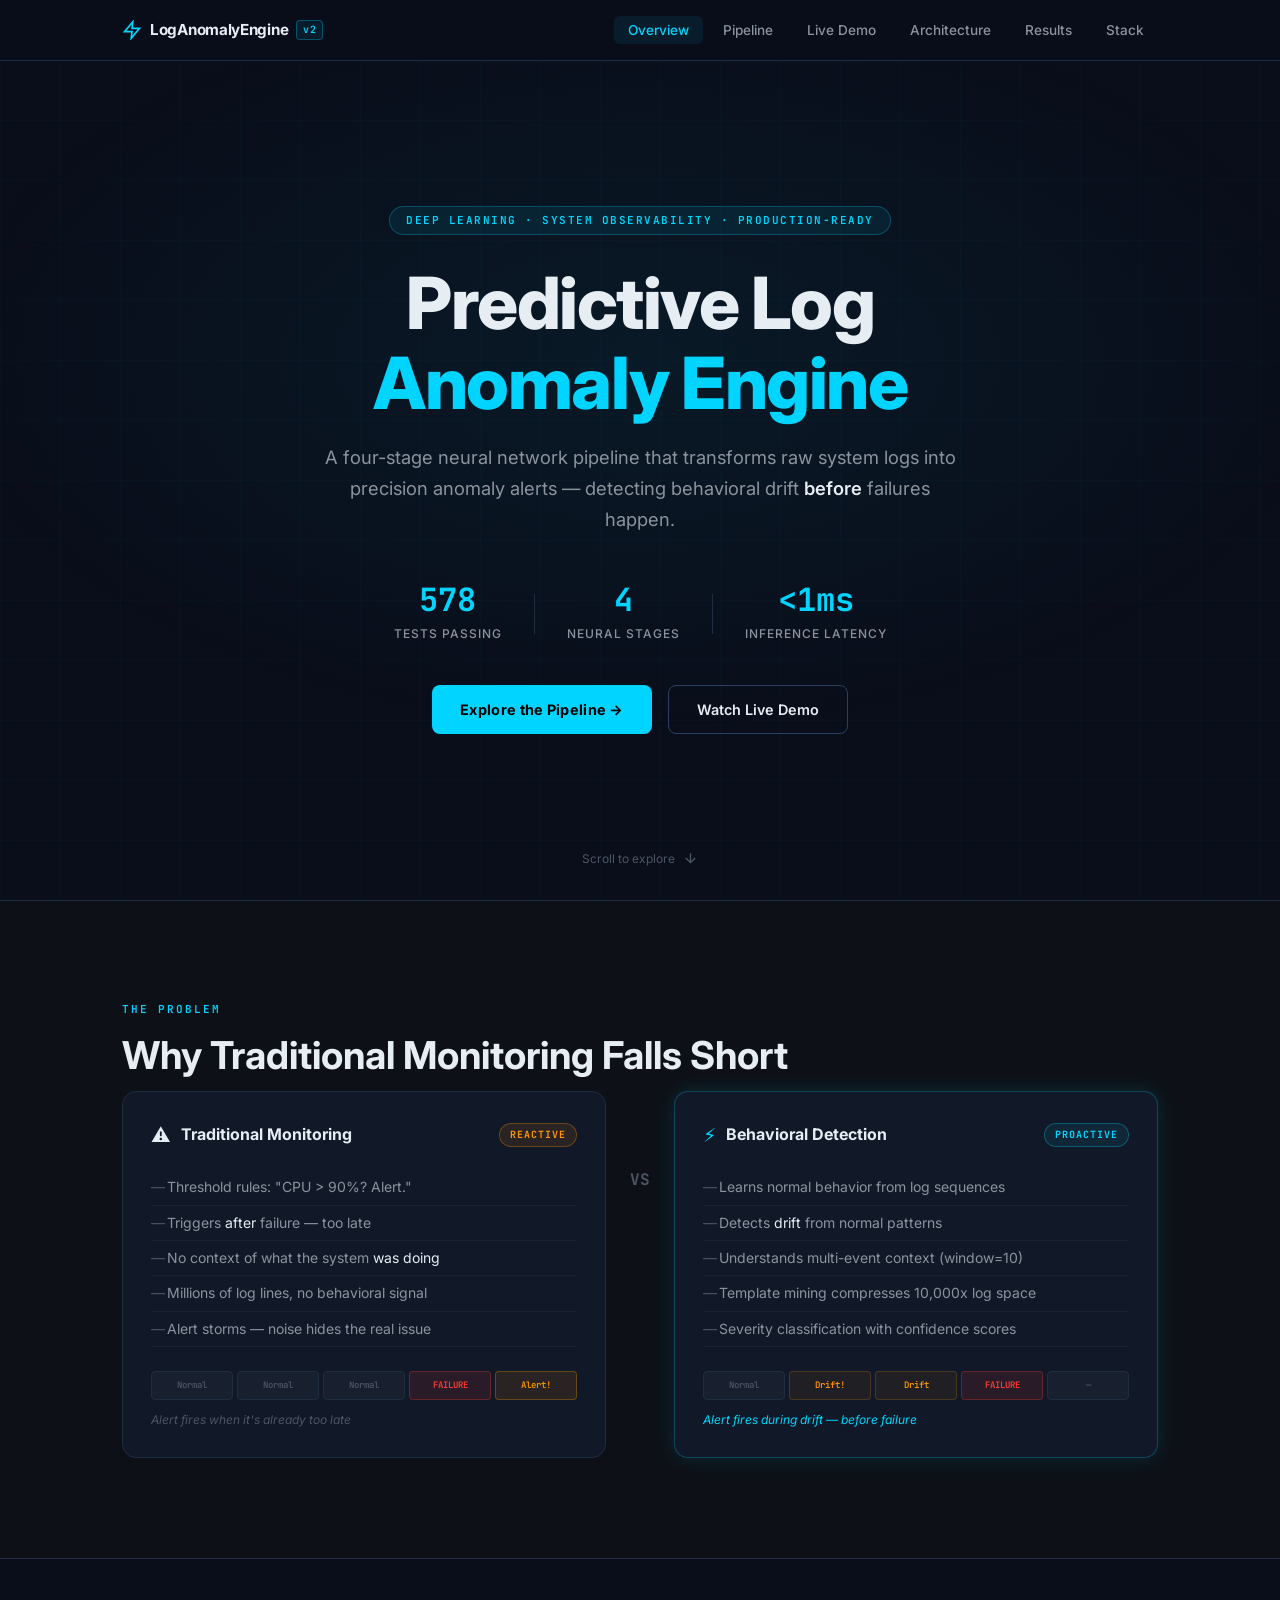
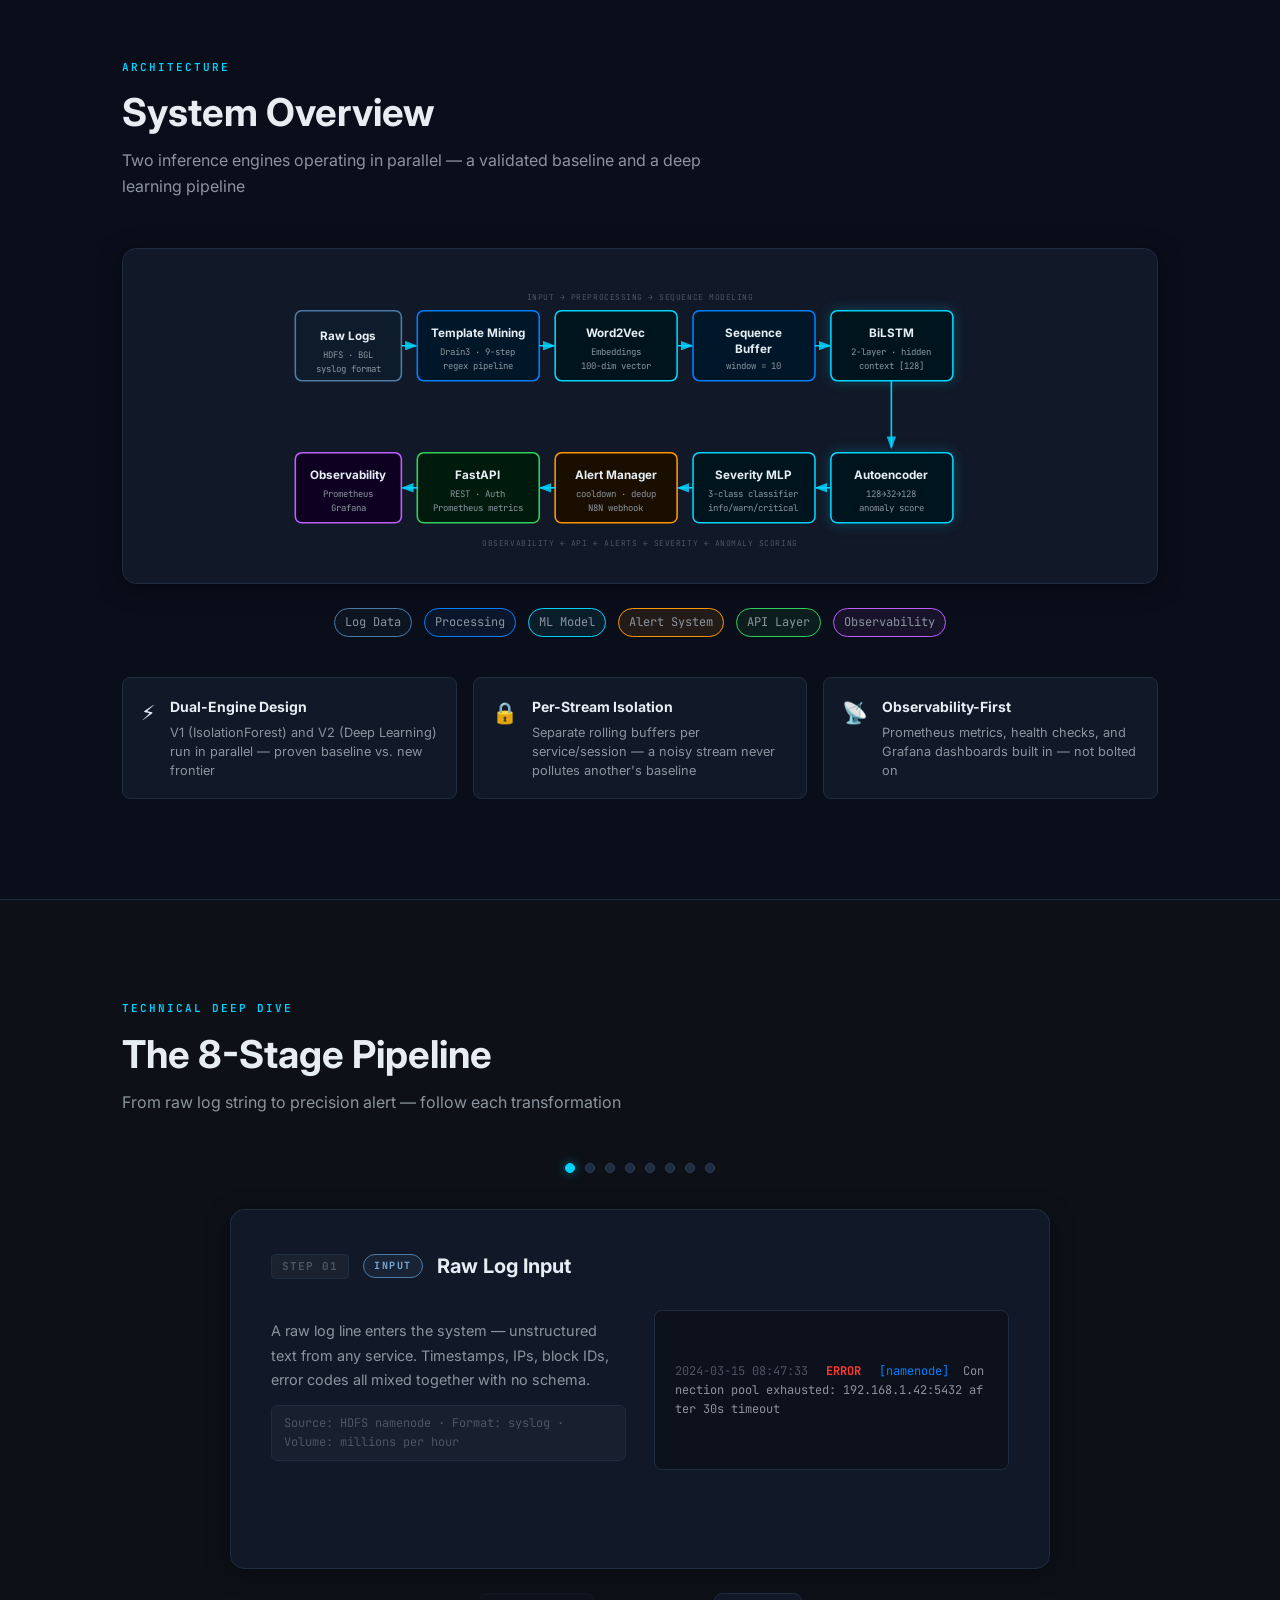
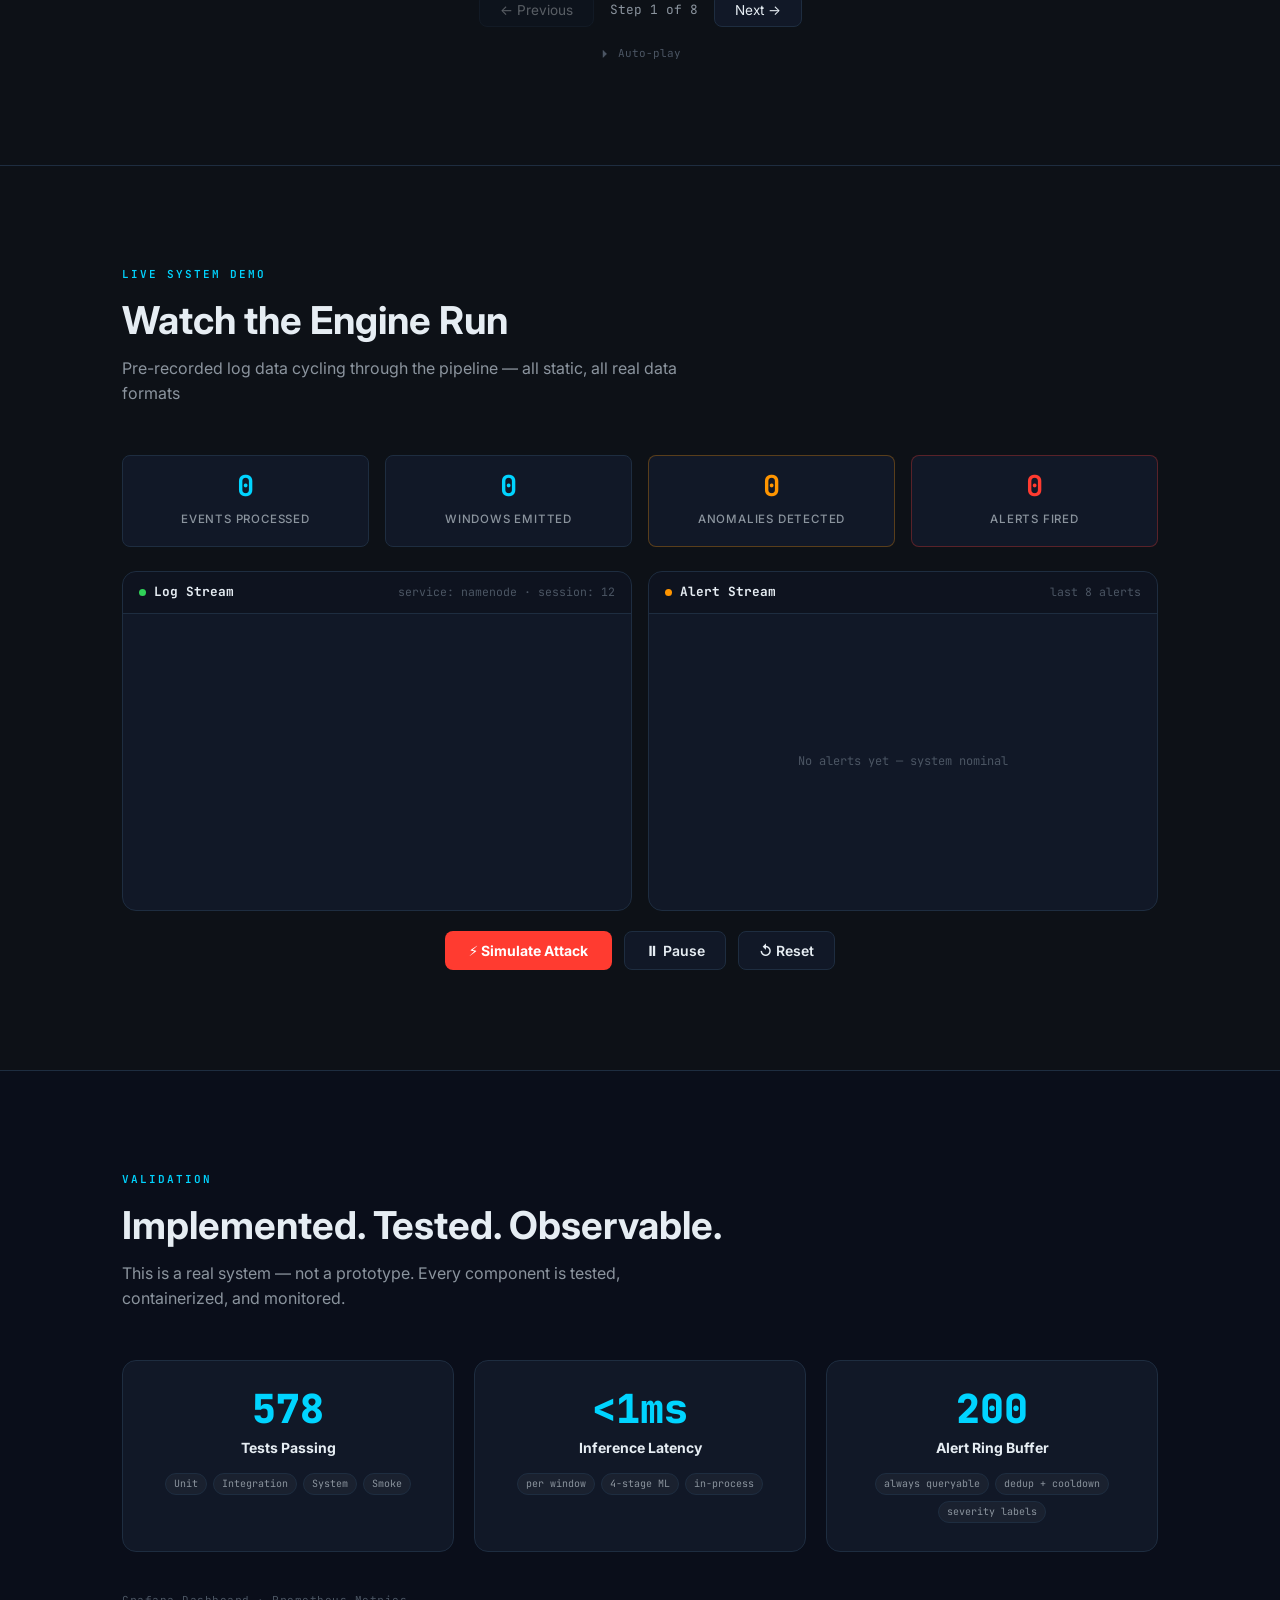
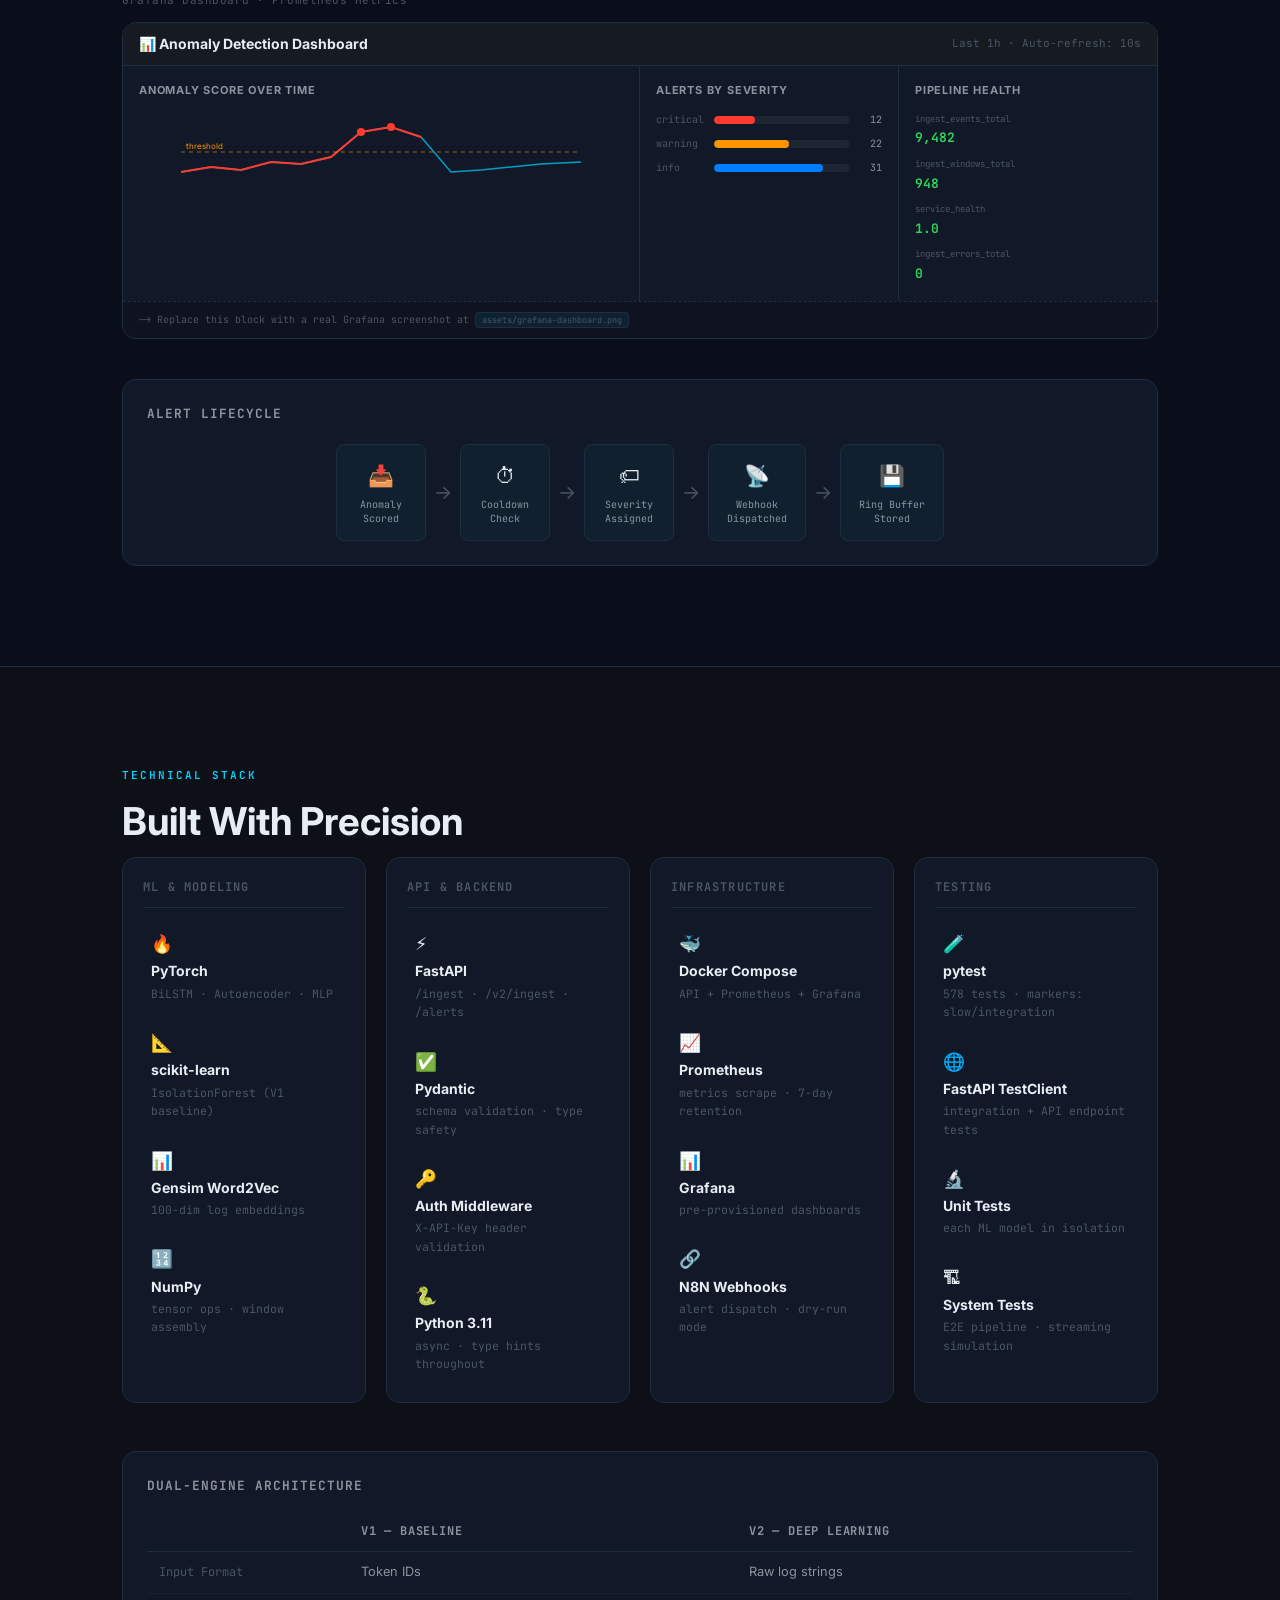
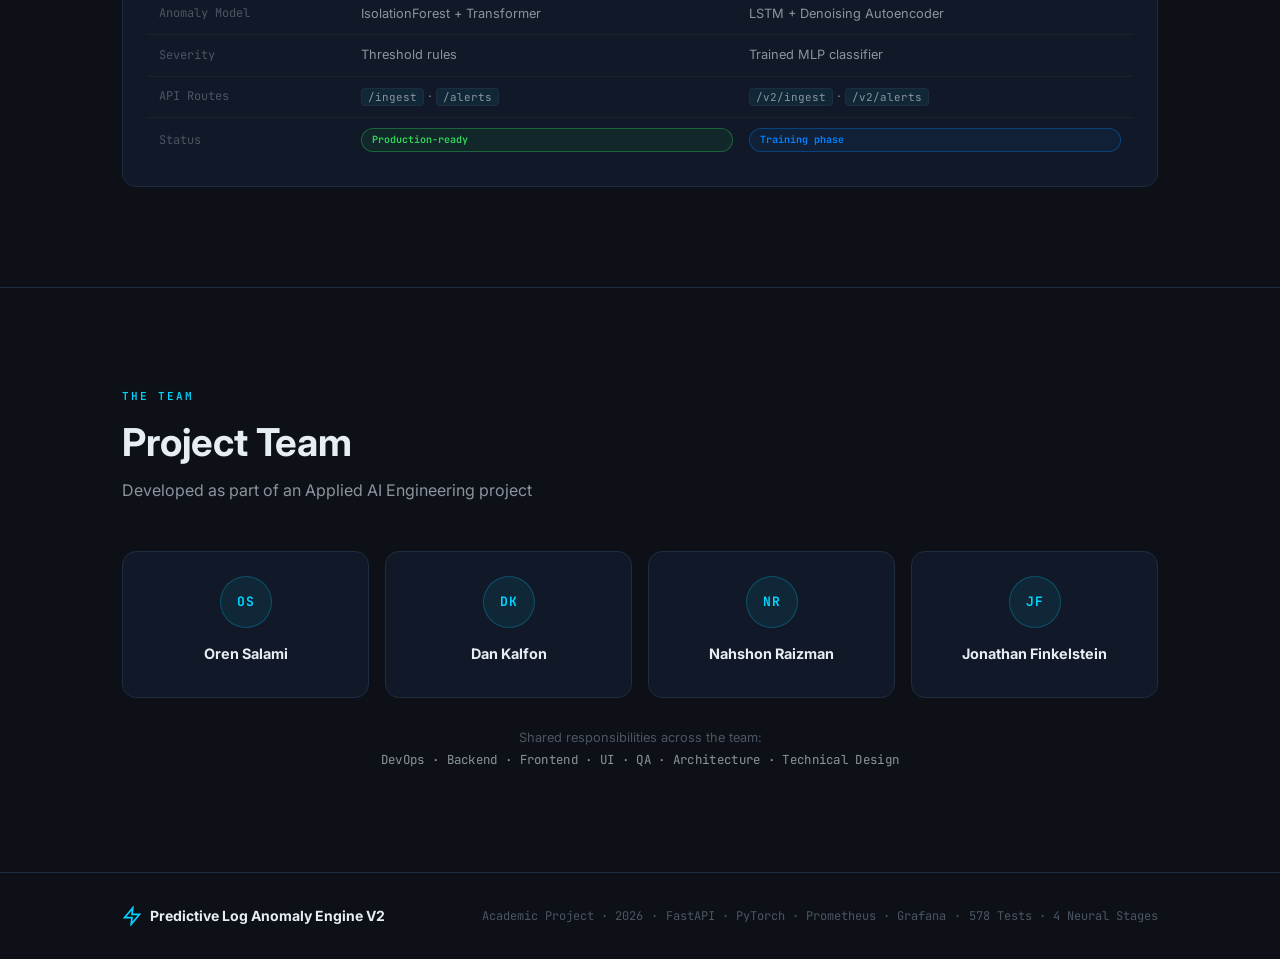
==== static-demo/index.html @ 651d6630 "Add V3 semantic scaffold and update alignment plans for notebooks and static demo" ====
<!DOCTYPE html>
<html lang="en">
<head>
  <meta charset="UTF-8" />
  <meta name="viewport" content="width=device-width, initial-scale=1.0" />
  <title>Predictive Log Anomaly Engine V2</title>
  <link rel="preconnect" href="https://fonts.googleapis.com" />
  <link href="https://fonts.googleapis.com/css2?family=Inter:wght@400;500;600;700&family=JetBrains+Mono:wght@400;600&display=swap" rel="stylesheet" />
  <link rel="stylesheet" href="css/styles.css" />
</head>
<body>

<!-- ═══════════════════════════ NAV ═══════════════════════════ -->
<nav id="navbar">
  <div class="nav-container">
    <div class="nav-brand">
      <svg class="brand-icon" viewBox="0 0 24 24" fill="none" stroke="currentColor" stroke-width="2">
        <path d="M13 2L3 14h9l-1 8 10-12h-9l1-8z"/>
      </svg>
      <span class="brand-name">LogAnomalyEngine</span>
      <span class="brand-version">v2</span>
    </div>
    <ul class="nav-links">
      <li><a href="#hero">Overview</a></li>
      <li><a href="#pipeline">Pipeline</a></li>
      <li><a href="#simulation">Live Demo</a></li>
      <li><a href="#architecture">Architecture</a></li>
      <li><a href="#results">Results</a></li>
      <li><a href="#stack">Stack</a></li>
    </ul>
  </div>
</nav>

<!-- ═══════════════════════════ HERO ═══════════════════════════ -->
<section id="hero">
  <div class="hero-bg-grid"></div>
  <div class="hero-content">
    <div class="hero-badge">Deep Learning · System Observability · Production-Ready</div>
    <h1 class="hero-title">
      Predictive Log<br/>
      <span class="accent">Anomaly Engine</span>
    </h1>
    <p class="hero-subtitle">
      A four-stage neural network pipeline that transforms raw system logs into<br/>
      precision anomaly alerts — detecting behavioral drift <em>before</em> failures happen.
    </p>
    <div class="hero-counters">
      <div class="counter-item">
        <span class="counter-val" data-target="578">0</span>
        <span class="counter-label">Tests Passing</span>
      </div>
      <div class="counter-divider"></div>
      <div class="counter-item">
        <span class="counter-val" data-target="4">0</span>
        <span class="counter-label">Neural Stages</span>
      </div>
      <div class="counter-divider"></div>
      <div class="counter-item">
        <span class="counter-val counter-lt">&lt;1ms</span>
        <span class="counter-label">Inference Latency</span>
      </div>
    </div>
    <div class="hero-ctas">
      <a href="#pipeline" class="btn-primary">Explore the Pipeline →</a>
      <a href="#simulation" class="btn-secondary">Watch Live Demo</a>
    </div>
  </div>
  <div class="hero-scroll-hint">
    <span>Scroll to explore</span>
    <svg viewBox="0 0 24 24" fill="none" stroke="currentColor" stroke-width="2" width="16" height="16">
      <path d="M12 5v14M5 12l7 7 7-7"/>
    </svg>
  </div>
</section>

<!-- ═══════════════════════════ PROBLEM ═══════════════════════════ -->
<section id="problem">
  <div class="container">
    <div class="section-label">The Problem</div>
    <h2 class="section-title">Why Traditional Monitoring Falls Short</h2>
    <div class="problem-grid">
      <div class="problem-card traditional">
        <div class="problem-card-header">
          <span class="problem-icon">⚠</span>
          <h3>Traditional Monitoring</h3>
          <span class="problem-tag reactive">Reactive</span>
        </div>
        <ul class="problem-list">
          <li>Threshold rules: "CPU &gt; 90%? Alert."</li>
          <li>Triggers <em>after</em> failure — too late</li>
          <li>No context of what the system <em>was doing</em></li>
          <li>Millions of log lines, no behavioral signal</li>
          <li>Alert storms — noise hides the real issue</li>
        </ul>
        <div class="problem-timeline">
          <div class="tl-item normal">Normal</div>
          <div class="tl-item normal">Normal</div>
          <div class="tl-item normal">Normal</div>
          <div class="tl-item failure">FAILURE</div>
          <div class="tl-item alert blink">Alert!</div>
        </div>
        <p class="problem-note">Alert fires when it's already too late</p>
      </div>
      <div class="problem-vs">VS</div>
      <div class="problem-card behavioral">
        <div class="problem-card-header">
          <span class="problem-icon accent">⚡</span>
          <h3>Behavioral Detection</h3>
          <span class="problem-tag proactive">Proactive</span>
        </div>
        <ul class="problem-list">
          <li>Learns normal behavior from log sequences</li>
          <li>Detects <em>drift</em> from normal patterns</li>
          <li>Understands multi-event context (window=10)</li>
          <li>Template mining compresses 10,000x log space</li>
          <li>Severity classification with confidence scores</li>
        </ul>
        <div class="problem-timeline">
          <div class="tl-item normal">Normal</div>
          <div class="tl-item drift alert blink">Drift!</div>
          <div class="tl-item drift">Drift</div>
          <div class="tl-item failure">FAILURE</div>
          <div class="tl-item silent">—</div>
        </div>
        <p class="problem-note accent">Alert fires during drift — before failure</p>
      </div>
    </div>
  </div>
</section>

<!-- ═══════════════════════════ ARCHITECTURE ═══════════════════════════ -->
<section id="architecture">
  <div class="container">
    <div class="section-label">Architecture</div>
    <h2 class="section-title">System Overview</h2>
    <p class="section-subtitle">Two inference engines operating in parallel — a validated baseline and a deep learning pipeline</p>

    <div class="arch-wrapper">
      <svg class="arch-svg" viewBox="0 0 660 255" xmlns="http://www.w3.org/2000/svg">
        <defs>
          <marker id="ah" markerWidth="8" markerHeight="6" refX="7" refY="3" orient="auto">
            <polygon points="0 0, 8 3, 0 6" fill="#00d4ff" opacity="0.85"/>
          </marker>
        </defs>

        <!-- Row 1 labels -->
        <text x="330" y="18" text-anchor="middle" class="arch-row-label">INPUT → PREPROCESSING → SEQUENCE MODELING</text>

        <!-- N1: Raw Logs -->
        <rect x="5" y="28" width="100" height="66" rx="6" class="arch-node data-node"/>
        <text x="55" y="56" text-anchor="middle" class="arch-label">Raw Logs</text>
        <text x="55" y="73" text-anchor="middle" class="arch-sublabel">HDFS · BGL</text>
        <text x="55" y="86" text-anchor="middle" class="arch-sublabel">syslog format</text>

        <!-- Arrow N1→N2 -->
        <line x1="105" y1="61" x2="119" y2="61" stroke="#00d4ff" stroke-width="1.5" marker-end="url(#ah)"/>

        <!-- N2: Template Mining -->
        <rect x="120" y="28" width="115" height="66" rx="6" class="arch-node proc-node"/>
        <text x="177" y="53" text-anchor="middle" class="arch-label">Template Mining</text>
        <text x="177" y="70" text-anchor="middle" class="arch-sublabel">Drain3 · 9-step</text>
        <text x="177" y="83" text-anchor="middle" class="arch-sublabel">regex pipeline</text>

        <!-- Arrow N2→N3 -->
        <line x1="235" y1="61" x2="249" y2="61" stroke="#00d4ff" stroke-width="1.5" marker-end="url(#ah)"/>

        <!-- N3: Word2Vec -->
        <rect x="250" y="28" width="115" height="66" rx="6" class="arch-node ml-node"/>
        <text x="307" y="53" text-anchor="middle" class="arch-label">Word2Vec</text>
        <text x="307" y="70" text-anchor="middle" class="arch-sublabel">Embeddings</text>
        <text x="307" y="83" text-anchor="middle" class="arch-sublabel">100-dim vector</text>

        <!-- Arrow N3→N4 -->
        <line x1="365" y1="61" x2="379" y2="61" stroke="#00d4ff" stroke-width="1.5" marker-end="url(#ah)"/>

        <!-- N4: Seq Buffer -->
        <rect x="380" y="28" width="115" height="66" rx="6" class="arch-node proc-node"/>
        <text x="437" y="53" text-anchor="middle" class="arch-label">Sequence</text>
        <text x="437" y="68" text-anchor="middle" class="arch-label">Buffer</text>
        <text x="437" y="83" text-anchor="middle" class="arch-sublabel">window = 10</text>

        <!-- Arrow N4→N5 -->
        <line x1="495" y1="61" x2="509" y2="61" stroke="#00d4ff" stroke-width="1.5" marker-end="url(#ah)"/>

        <!-- N5: BiLSTM -->
        <rect x="510" y="28" width="115" height="66" rx="6" class="arch-node ml-node ml-highlight"/>
        <text x="567" y="53" text-anchor="middle" class="arch-label">BiLSTM</text>
        <text x="567" y="70" text-anchor="middle" class="arch-sublabel">2-layer · hidden</text>
        <text x="567" y="83" text-anchor="middle" class="arch-sublabel">context [128]</text>

        <!-- Down arrow N5→N6 -->
        <line x1="567" y1="94" x2="567" y2="157" stroke="#00d4ff" stroke-width="1.5" marker-end="url(#ah)"/>

        <!-- Row 2 label -->
        <text x="330" y="250" text-anchor="middle" class="arch-row-label">OBSERVABILITY ← API ← ALERTS ← SEVERITY ← ANOMALY SCORING</text>

        <!-- N6: Autoencoder (below N5) -->
        <rect x="510" y="162" width="115" height="66" rx="6" class="arch-node ml-node ml-highlight"/>
        <text x="567" y="187" text-anchor="middle" class="arch-label">Autoencoder</text>
        <text x="567" y="204" text-anchor="middle" class="arch-sublabel">128→32→128</text>
        <text x="567" y="217" text-anchor="middle" class="arch-sublabel">anomaly score</text>

        <!-- Arrow N6→N7 (left) -->
        <line x1="510" y1="195" x2="496" y2="195" stroke="#00d4ff" stroke-width="1.5" marker-end="url(#ah)"/>

        <!-- N7: Severity MLP -->
        <rect x="380" y="162" width="115" height="66" rx="6" class="arch-node ml-node"/>
        <text x="437" y="187" text-anchor="middle" class="arch-label">Severity MLP</text>
        <text x="437" y="204" text-anchor="middle" class="arch-sublabel">3-class classifier</text>
        <text x="437" y="217" text-anchor="middle" class="arch-sublabel">info/warn/critical</text>

        <!-- Arrow N7→N8 (left) -->
        <line x1="380" y1="195" x2="366" y2="195" stroke="#00d4ff" stroke-width="1.5" marker-end="url(#ah)"/>

        <!-- N8: Alert Manager -->
        <rect x="250" y="162" width="115" height="66" rx="6" class="arch-node alert-node"/>
        <text x="307" y="187" text-anchor="middle" class="arch-label">Alert Manager</text>
        <text x="307" y="204" text-anchor="middle" class="arch-sublabel">cooldown · dedup</text>
        <text x="307" y="217" text-anchor="middle" class="arch-sublabel">N8N webhook</text>

        <!-- Arrow N8→N9 (left) -->
        <line x1="250" y1="195" x2="236" y2="195" stroke="#00d4ff" stroke-width="1.5" marker-end="url(#ah)"/>

        <!-- N9: FastAPI -->
        <rect x="120" y="162" width="115" height="66" rx="6" class="arch-node api-node"/>
        <text x="177" y="187" text-anchor="middle" class="arch-label">FastAPI</text>
        <text x="177" y="204" text-anchor="middle" class="arch-sublabel">REST · Auth</text>
        <text x="177" y="217" text-anchor="middle" class="arch-sublabel">Prometheus metrics</text>

        <!-- Arrow N9→N10 (left) -->
        <line x1="120" y1="195" x2="106" y2="195" stroke="#00d4ff" stroke-width="1.5" marker-end="url(#ah)"/>

        <!-- N10: Observability -->
        <rect x="5" y="162" width="100" height="66" rx="6" class="arch-node obs-node"/>
        <text x="55" y="187" text-anchor="middle" class="arch-label">Observability</text>
        <text x="55" y="204" text-anchor="middle" class="arch-sublabel">Prometheus</text>
        <text x="55" y="217" text-anchor="middle" class="arch-sublabel">Grafana</text>
      </svg>
    </div>

    <div class="arch-legend">
      <span class="legend-item data-node">Log Data</span>
      <span class="legend-item proc-node">Processing</span>
      <span class="legend-item ml-node">ML Model</span>
      <span class="legend-item alert-node">Alert System</span>
      <span class="legend-item api-node">API Layer</span>
      <span class="legend-item obs-node">Observability</span>
    </div>

    <div class="arch-callout">
      <div class="callout-item">
        <span class="callout-icon">⚡</span>
        <div>
          <strong>Dual-Engine Design</strong>
          <p>V1 (IsolationForest) and V2 (Deep Learning) run in parallel — proven baseline vs. new frontier</p>
        </div>
      </div>
      <div class="callout-item">
        <span class="callout-icon">🔒</span>
        <div>
          <strong>Per-Stream Isolation</strong>
          <p>Separate rolling buffers per service/session — a noisy stream never pollutes another's baseline</p>
        </div>
      </div>
      <div class="callout-item">
        <span class="callout-icon">📡</span>
        <div>
          <strong>Observability-First</strong>
          <p>Prometheus metrics, health checks, and Grafana dashboards built in — not bolted on</p>
        </div>
      </div>
    </div>
  </div>
</section>

<!-- ═══════════════════════════ PIPELINE ═══════════════════════════ -->
<section id="pipeline">
  <div class="container">
    <div class="section-label">Technical Deep Dive</div>
    <h2 class="section-title">The 8-Stage Pipeline</h2>
    <p class="section-subtitle">From raw log string to precision alert — follow each transformation</p>

    <div class="pipeline-wrapper">
      <!-- Progress dots -->
      <div class="pipeline-progress" id="pipeline-progress">
        <!-- injected by JS -->
      </div>

      <!-- Step card -->
      <div class="pipeline-card" id="pipeline-card">
        <!-- injected by JS -->
      </div>

      <!-- Controls -->
      <div class="pipeline-controls">
        <button class="btn-control" id="prev-step" disabled>← Previous</button>
        <span class="step-counter" id="step-counter">Step 1 of 8</span>
        <button class="btn-control" id="next-step">Next →</button>
      </div>

      <!-- Auto-play toggle -->
      <div class="pipeline-autoplay">
        <button class="btn-autoplay" id="autoplay-btn">⏵ Auto-play</button>
      </div>
    </div>
  </div>
</section>

<!-- ═══════════════════════════ SIMULATION ═══════════════════════════ -->
<section id="simulation">
  <div class="container">
    <div class="section-label">Live System Demo</div>
    <h2 class="section-title">Watch the Engine Run</h2>
    <p class="section-subtitle">Pre-recorded log data cycling through the pipeline — all static, all real data formats</p>

    <!-- Live metrics bar -->
    <div class="sim-metrics">
      <div class="sim-metric">
        <span class="sim-metric-val" id="m-events">0</span>
        <span class="sim-metric-label">Events Processed</span>
      </div>
      <div class="sim-metric">
        <span class="sim-metric-val" id="m-windows">0</span>
        <span class="sim-metric-label">Windows Emitted</span>
      </div>
      <div class="sim-metric warn">
        <span class="sim-metric-val" id="m-anomalies">0</span>
        <span class="sim-metric-label">Anomalies Detected</span>
      </div>
      <div class="sim-metric crit">
        <span class="sim-metric-val" id="m-alerts">0</span>
        <span class="sim-metric-label">Alerts Fired</span>
      </div>
    </div>

    <!-- Panels -->
    <div class="sim-panels">
      <!-- Left: Log Feed -->
      <div class="sim-panel">
        <div class="sim-panel-header">
          <span class="panel-title">
            <span class="live-dot"></span>
            Log Stream
          </span>
          <span class="panel-hint">service: namenode · session: 12</span>
        </div>
        <div class="sim-log-feed" id="log-feed">
          <!-- injected by JS -->
        </div>
      </div>

      <!-- Right: Alert Stream -->
      <div class="sim-panel">
        <div class="sim-panel-header">
          <span class="panel-title">
            <span class="live-dot alert-dot"></span>
            Alert Stream
          </span>
          <span class="panel-hint">last 8 alerts</span>
        </div>
        <div class="sim-alert-feed" id="alert-feed">
          <div class="alert-feed-empty" id="alert-feed-empty">
            <span>No alerts yet — system nominal</span>
          </div>
        </div>
      </div>
    </div>

    <!-- Controls -->
    <div class="sim-controls">
      <button class="btn-attack" id="btn-attack">⚡ Simulate Attack</button>
      <button class="btn-pause" id="btn-pause">⏸ Pause</button>
      <button class="btn-reset" id="btn-reset">↺ Reset</button>
    </div>
  </div>
</section>

<!-- ═══════════════════════════ RESULTS ═══════════════════════════ -->
<section id="results">
  <div class="container">
    <div class="section-label">Validation</div>
    <h2 class="section-title">Implemented. Tested. Observable.</h2>
    <p class="section-subtitle">This is a real system — not a prototype. Every component is tested, containerized, and monitored.</p>

    <div class="results-grid">
      <!-- Metric cards -->
      <div class="result-card">
        <div class="result-val">578</div>
        <div class="result-label">Tests Passing</div>
        <div class="result-breakdown">
          <span class="rb-item">Unit</span>
          <span class="rb-item">Integration</span>
          <span class="rb-item">System</span>
          <span class="rb-item">Smoke</span>
        </div>
      </div>
      <div class="result-card">
        <div class="result-val">&lt;1ms</div>
        <div class="result-label">Inference Latency</div>
        <div class="result-breakdown">
          <span class="rb-item">per window</span>
          <span class="rb-item">4-stage ML</span>
          <span class="rb-item">in-process</span>
        </div>
      </div>
      <div class="result-card">
        <div class="result-val">200</div>
        <div class="result-label">Alert Ring Buffer</div>
        <div class="result-breakdown">
          <span class="rb-item">always queryable</span>
          <span class="rb-item">dedup + cooldown</span>
          <span class="rb-item">severity labels</span>
        </div>
      </div>
    </div>

    <!-- Grafana placeholder -->
    <div class="grafana-section">
      <div class="grafana-label">Grafana Dashboard · Prometheus Metrics</div>
      <div class="grafana-placeholder" id="grafana-area">
        <!-- Simulated Grafana dashboard -->
        <div class="grafana-header">
          <span class="grafana-title">📊 Anomaly Detection Dashboard</span>
          <span class="grafana-time">Last 1h · Auto-refresh: 10s</span>
        </div>
        <div class="grafana-panels">
          <div class="gp-panel">
            <div class="gp-title">Anomaly Score Over Time</div>
            <div class="gp-chart">
              <svg viewBox="0 0 400 80" class="score-chart">
                <polyline points="0,60 30,55 60,58 90,50 120,52 150,45 180,20 210,15 240,25 270,60 300,58 330,55 360,52 400,50" fill="none" stroke="#00d4ff" stroke-width="1.5" opacity="0.7"/>
                <polyline points="0,60 30,55 60,58 90,50 120,52 150,45 180,20 210,15 240,25" fill="none" stroke="#ff3b30" stroke-width="2"/>
                <line x1="0" y1="40" x2="400" y2="40" stroke="#ff9500" stroke-width="1" stroke-dasharray="4,4" opacity="0.6"/>
                <text x="5" y="37" class="chart-label" fill="#ff9500" font-size="8">threshold</text>
                <circle cx="180" cy="20" r="4" fill="#ff3b30"/>
                <circle cx="210" cy="15" r="4" fill="#ff3b30"/>
              </svg>
            </div>
          </div>
          <div class="gp-panel">
            <div class="gp-title">Alerts by Severity</div>
            <div class="gp-bars">
              <div class="gp-bar-row">
                <span class="gp-bar-label">critical</span>
                <div class="gp-bar-track"><div class="gp-bar critical" style="width:30%"></div></div>
                <span class="gp-bar-val">12</span>
              </div>
              <div class="gp-bar-row">
                <span class="gp-bar-label">warning</span>
                <div class="gp-bar-track"><div class="gp-bar warning" style="width:55%"></div></div>
                <span class="gp-bar-val">22</span>
              </div>
              <div class="gp-bar-row">
                <span class="gp-bar-label">info</span>
                <div class="gp-bar-track"><div class="gp-bar info" style="width:80%"></div></div>
                <span class="gp-bar-val">31</span>
              </div>
            </div>
          </div>
          <div class="gp-panel">
            <div class="gp-title">Pipeline Health</div>
            <div class="gp-stats">
              <div class="gp-stat">
                <span class="gp-stat-label">ingest_events_total</span>
                <span class="gp-stat-val green">9,482</span>
              </div>
              <div class="gp-stat">
                <span class="gp-stat-label">ingest_windows_total</span>
                <span class="gp-stat-val green">948</span>
              </div>
              <div class="gp-stat">
                <span class="gp-stat-label">service_health</span>
                <span class="gp-stat-val green">1.0</span>
              </div>
              <div class="gp-stat">
                <span class="gp-stat-label">ingest_errors_total</span>
                <span class="gp-stat-val green">0</span>
              </div>
            </div>
          </div>
        </div>
        <div class="grafana-note">
          ⟶ Replace this block with a real Grafana screenshot at <code>assets/grafana-dashboard.png</code>
        </div>
      </div>
    </div>

    <!-- Alert lifecycle -->
    <div class="alert-lifecycle">
      <div class="lifecycle-title">Alert Lifecycle</div>
      <div class="lifecycle-steps">
        <div class="lc-step">
          <div class="lc-icon">📥</div>
          <div class="lc-text">Anomaly<br/>Scored</div>
        </div>
        <div class="lc-arrow">→</div>
        <div class="lc-step">
          <div class="lc-icon">⏱</div>
          <div class="lc-text">Cooldown<br/>Check</div>
        </div>
        <div class="lc-arrow">→</div>
        <div class="lc-step">
          <div class="lc-icon">🏷</div>
          <div class="lc-text">Severity<br/>Assigned</div>
        </div>
        <div class="lc-arrow">→</div>
        <div class="lc-step">
          <div class="lc-icon">📡</div>
          <div class="lc-text">Webhook<br/>Dispatched</div>
        </div>
        <div class="lc-arrow">→</div>
        <div class="lc-step">
          <div class="lc-icon">💾</div>
          <div class="lc-text">Ring Buffer<br/>Stored</div>
        </div>
      </div>
    </div>
  </div>
</section>

<!-- ═══════════════════════════ STACK ═══════════════════════════ -->
<section id="stack">
  <div class="container">
    <div class="section-label">Technical Stack</div>
    <h2 class="section-title">Built With Precision</h2>

    <div class="stack-grid">
      <div class="stack-category">
        <div class="stack-cat-title">ML & Modeling</div>
        <div class="stack-items">
          <div class="stack-item"><span class="stack-icon">🔥</span><span>PyTorch</span><span class="stack-use">BiLSTM · Autoencoder · MLP</span></div>
          <div class="stack-item"><span class="stack-icon">📐</span><span>scikit-learn</span><span class="stack-use">IsolationForest (V1 baseline)</span></div>
          <div class="stack-item"><span class="stack-icon">📊</span><span>Gensim Word2Vec</span><span class="stack-use">100-dim log embeddings</span></div>
          <div class="stack-item"><span class="stack-icon">🔢</span><span>NumPy</span><span class="stack-use">tensor ops · window assembly</span></div>
        </div>
      </div>
      <div class="stack-category">
        <div class="stack-cat-title">API & Backend</div>
        <div class="stack-items">
          <div class="stack-item"><span class="stack-icon">⚡</span><span>FastAPI</span><span class="stack-use">/ingest · /v2/ingest · /alerts</span></div>
          <div class="stack-item"><span class="stack-icon">✅</span><span>Pydantic</span><span class="stack-use">schema validation · type safety</span></div>
          <div class="stack-item"><span class="stack-icon">🔑</span><span>Auth Middleware</span><span class="stack-use">X-API-Key header validation</span></div>
          <div class="stack-item"><span class="stack-icon">🐍</span><span>Python 3.11</span><span class="stack-use">async · type hints throughout</span></div>
        </div>
      </div>
      <div class="stack-category">
        <div class="stack-cat-title">Infrastructure</div>
        <div class="stack-items">
          <div class="stack-item"><span class="stack-icon">🐳</span><span>Docker Compose</span><span class="stack-use">API + Prometheus + Grafana</span></div>
          <div class="stack-item"><span class="stack-icon">📈</span><span>Prometheus</span><span class="stack-use">metrics scrape · 7-day retention</span></div>
          <div class="stack-item"><span class="stack-icon">📊</span><span>Grafana</span><span class="stack-use">pre-provisioned dashboards</span></div>
          <div class="stack-item"><span class="stack-icon">🔗</span><span>N8N Webhooks</span><span class="stack-use">alert dispatch · dry-run mode</span></div>
        </div>
      </div>
      <div class="stack-category">
        <div class="stack-cat-title">Testing</div>
        <div class="stack-items">
          <div class="stack-item"><span class="stack-icon">🧪</span><span>pytest</span><span class="stack-use">578 tests · markers: slow/integration</span></div>
          <div class="stack-item"><span class="stack-icon">🌐</span><span>FastAPI TestClient</span><span class="stack-use">integration + API endpoint tests</span></div>
          <div class="stack-item"><span class="stack-icon">🔬</span><span>Unit Tests</span><span class="stack-use">each ML model in isolation</span></div>
          <div class="stack-item"><span class="stack-icon">🏗</span><span>System Tests</span><span class="stack-use">E2E pipeline · streaming simulation</span></div>
        </div>
      </div>
    </div>

    <!-- Dual engine comparison -->
    <div class="engine-compare">
      <div class="compare-title">Dual-Engine Architecture</div>
      <div class="compare-table">
        <div class="ct-header">
          <span></span>
          <span>V1 — Baseline</span>
          <span>V2 — Deep Learning</span>
        </div>
        <div class="ct-row">
          <span>Input Format</span>
          <span>Token IDs</span>
          <span>Raw log strings</span>
        </div>
        <div class="ct-row">
          <span>Anomaly Model</span>
          <span>IsolationForest + Transformer</span>
          <span>LSTM + Denoising Autoencoder</span>
        </div>
        <div class="ct-row">
          <span>Severity</span>
          <span>Threshold rules</span>
          <span>Trained MLP classifier</span>
        </div>
        <div class="ct-row">
          <span>API Routes</span>
          <span><code>/ingest</code> · <code>/alerts</code></span>
          <span><code>/v2/ingest</code> · <code>/v2/alerts</code></span>
        </div>
        <div class="ct-row">
          <span>Status</span>
          <span class="tag-green">Production-ready</span>
          <span class="tag-blue">Training phase</span>
        </div>
      </div>
    </div>
  </div>
</section>

<!-- ═══════════════════════════ TEAM ════════════════════════════ -->
<section id="team">
  <div class="container">
    <div class="section-label">The Team</div>
    <h2 class="section-title">Project Team</h2>
    <p class="section-subtitle">Developed as part of an Applied AI Engineering project</p>

    <div class="team-grid">
      <div class="team-card">
        <div class="team-avatar">OS</div>
        <div class="team-name">Oren Salami</div>
      </div>
      <div class="team-card">
        <div class="team-avatar">DK</div>
        <div class="team-name">Dan Kalfon</div>
      </div>
      <div class="team-card">
        <div class="team-avatar">NR</div>
        <div class="team-name">Nahshon Raizman</div>
      </div>
      <div class="team-card">
        <div class="team-avatar">JF</div>
        <div class="team-name">Jonathan Finkelstein</div>
      </div>
    </div>

    <p class="team-shared">
      Shared responsibilities across the team:
      <span>DevOps · Backend · Frontend · UI · QA · Architecture · Technical Design</span>
    </p>
  </div>
</section>

<!-- ═══════════════════════════ FOOTER ═══════════════════════════ -->
<footer id="footer">
  <div class="container">
    <div class="footer-content">
      <div class="footer-brand">
        <svg class="brand-icon" viewBox="0 0 24 24" fill="none" stroke="currentColor" stroke-width="2" width="20" height="20">
          <path d="M13 2L3 14h9l-1 8 10-12h-9l1-8z"/>
        </svg>
        <span>Predictive Log Anomaly Engine V2</span>
      </div>
      <div class="footer-meta">
        <span>Academic Project · 2026</span>
        <span class="footer-sep">·</span>
        <span>FastAPI · PyTorch · Prometheus · Grafana</span>
        <span class="footer-sep">·</span>
        <span>578 Tests · 4 Neural Stages</span>
      </div>
    </div>
  </div>
</footer>

<script src="js/main.js"></script>

<!--
  ═══════════════════════════════════════════════════════
  DEBUG CHECKLIST — if something looks wrong
  ═══════════════════════════════════════════════════════

  HOW TO OPEN:
    Double-click index.html  →  opens in default browser
    OR drag index.html onto a browser window
    OR: right-click → Open with → Chrome / Firefox / Edge

  IF STYLES ARE MISSING (unstyled plain text):
    • Check that css/styles.css is in the same folder as index.html
    • Path must be:  static-demo/css/styles.css
    • Open DevTools (F12) → Network tab → look for styles.css
      If it shows as "Failed" or 404, the file is missing or misplaced.

  IF THE PIPELINE IS BLANK / SIMULATION DOESN'T START:
    • Open DevTools (F12) → Console tab
    • Any red [LogAnomalyEngine] error lines tell you which module failed
    • Check js/main.js is in the same folder as index.html
    • Path must be:  static-demo/js/main.js

  IF FONTS LOOK DIFFERENT:
    • The site uses Google Fonts (Inter + JetBrains Mono) via CDN
    • If you're offline, it falls back to system fonts — layout is unaffected

  IF SIMULATION NEVER STARTS:
    • The simulation auto-starts when you scroll to the "Live Demo" section
    • Scroll down until the section is 20% visible — it triggers automatically
    • Or click "Watch Live Demo" in the hero to jump there

  LIVE SERVER (optional, for best experience):
    If you have VS Code + Live Server extension:
      Right-click index.html → "Open with Live Server"
    Or with Python (any version 3.x):
      cd static-demo && python -m http.server 8080
      Then open: http://localhost:8080
  ═══════════════════════════════════════════════════════
-->
</body>
</html>
---- static-demo/css/styles.css ----
/* ═══════════════════════════════════════════
   Predictive Log Anomaly Engine V2 — Styles
   Dark technical theme · Desktop-first
═══════════════════════════════════════════ */

/* ─── Variables ─────────────────────────── */
:root {
  --bg-primary:    #0a0e1a;
  --bg-secondary:  #0d1117;
  --bg-card:       #111827;
  --bg-card-hover: #16202f;
  --border:        #1e2d40;
  --border-bright: #2d4060;

  --accent:        #00d4ff;
  --accent-dim:    rgba(0, 212, 255, 0.08);
  --accent-glow:   rgba(0, 212, 255, 0.15);
  --blue:          #0080ff;
  --blue-dim:      rgba(0, 128, 255, 0.08);
  --warning:       #ff9500;
  --warning-dim:   rgba(255, 149, 0, 0.1);
  --critical:      #ff3b30;
  --critical-dim:  rgba(255, 59, 48, 0.1);
  --success:       #30d158;
  --success-dim:   rgba(48, 209, 88, 0.08);
  --purple:        #bf5fff;
  --purple-dim:    rgba(191, 95, 255, 0.08);

  --text-primary:  #e6edf3;
  --text-secondary:#8b949e;
  --text-dim:      #4b5563;

  --font-sans: 'Inter', system-ui, -apple-system, sans-serif;
  --font-mono: 'JetBrains Mono', 'Fira Code', 'Consolas', monospace;

  --radius:    8px;
  --radius-lg: 14px;
  --shadow-card: 0 4px 24px rgba(0, 0, 0, 0.4);
  --shadow-glow: 0 0 20px rgba(0, 212, 255, 0.12);
}

/* ─── Reset ──────────────────────────────── */
*, *::before, *::after { box-sizing: border-box; margin: 0; padding: 0; }
html { scroll-behavior: smooth; }
body {
  font-family: var(--font-sans);
  background-color: var(--bg-primary);
  color: var(--text-primary);
  line-height: 1.6;
  overflow-x: hidden;
}
body::before {
  content: '';
  position: fixed;
  inset: 0;
  background-image:
    linear-gradient(rgba(0, 212, 255, 0.025) 1px, transparent 1px),
    linear-gradient(90deg, rgba(0, 212, 255, 0.025) 1px, transparent 1px);
  background-size: 60px 60px;
  pointer-events: none;
  z-index: 0;
}
a { color: var(--accent); text-decoration: none; }
ul { list-style: none; }
code {
  font-family: var(--font-mono);
  background: rgba(0, 212, 255, 0.08);
  border: 1px solid var(--border);
  padding: 1px 6px;
  border-radius: 4px;
  font-size: 0.85em;
}

/* ─── Layout ─────────────────────────────── */
.container {
  max-width: 1100px;
  margin: 0 auto;
  padding: 0 32px;
  position: relative;
  z-index: 1;
}
section {
  padding: 100px 0;
  position: relative;
  z-index: 1;
}
section + section {
  border-top: 1px solid var(--border);
}

/* ─── Section Labels ─────────────────────── */
.section-label {
  font-family: var(--font-mono);
  font-size: 11px;
  font-weight: 600;
  letter-spacing: 2px;
  text-transform: uppercase;
  color: var(--accent);
  margin-bottom: 12px;
}
.section-title {
  font-size: clamp(1.8rem, 3vw, 2.4rem);
  font-weight: 700;
  color: var(--text-primary);
  margin-bottom: 12px;
  line-height: 1.25;
}
.section-subtitle {
  font-size: 1rem;
  color: var(--text-secondary);
  max-width: 600px;
  margin-bottom: 48px;
}

/* ─── Buttons ────────────────────────────── */
.btn-primary {
  display: inline-flex;
  align-items: center;
  gap: 6px;
  padding: 12px 28px;
  background: var(--accent);
  color: #000;
  font-weight: 700;
  font-size: 0.9rem;
  border-radius: var(--radius);
  border: none;
  cursor: pointer;
  transition: all 0.2s;
  letter-spacing: 0.3px;
}
.btn-primary:hover {
  background: #22e0ff;
  box-shadow: 0 0 20px rgba(0, 212, 255, 0.4);
  transform: translateY(-1px);
}
.btn-secondary {
  display: inline-flex;
  align-items: center;
  gap: 6px;
  padding: 12px 28px;
  background: transparent;
  color: var(--text-primary);
  font-weight: 600;
  font-size: 0.9rem;
  border-radius: var(--radius);
  border: 1px solid var(--border-bright);
  cursor: pointer;
  transition: all 0.2s;
}
.btn-secondary:hover {
  border-color: var(--accent);
  color: var(--accent);
  transform: translateY(-1px);
}
.btn-control {
  padding: 8px 20px;
  background: var(--bg-card);
  color: var(--text-primary);
  border: 1px solid var(--border);
  border-radius: var(--radius);
  font-family: var(--font-sans);
  font-size: 0.85rem;
  cursor: pointer;
  transition: all 0.2s;
}
.btn-control:hover:not(:disabled) {
  border-color: var(--accent);
  color: var(--accent);
}
.btn-control:disabled {
  opacity: 0.35;
  cursor: not-allowed;
}

/* ─── NAV ─────────────────────────────────── */
#navbar {
  position: fixed;
  top: 0;
  left: 0;
  right: 0;
  z-index: 100;
  background: rgba(10, 14, 26, 0.85);
  backdrop-filter: blur(12px);
  border-bottom: 1px solid var(--border);
  transition: background 0.3s;
}
.nav-container {
  max-width: 1100px;
  margin: 0 auto;
  padding: 0 32px;
  height: 60px;
  display: flex;
  align-items: center;
  justify-content: space-between;
}
.nav-brand {
  display: flex;
  align-items: center;
  gap: 8px;
}
.brand-icon {
  width: 20px;
  height: 20px;
  color: var(--accent);
}
.brand-name {
  font-weight: 700;
  font-size: 0.95rem;
  color: var(--text-primary);
  letter-spacing: -0.3px;
}
.brand-version {
  background: var(--accent-dim);
  border: 1px solid rgba(0, 212, 255, 0.3);
  color: var(--accent);
  font-family: var(--font-mono);
  font-size: 10px;
  font-weight: 600;
  padding: 1px 6px;
  border-radius: 4px;
  letter-spacing: 0.5px;
}
.nav-links {
  display: flex;
  gap: 6px;
}
.nav-links a {
  padding: 6px 14px;
  color: var(--text-secondary);
  font-size: 0.85rem;
  font-weight: 500;
  border-radius: 6px;
  transition: all 0.2s;
}
.nav-links a:hover,
.nav-links a.active {
  color: var(--accent);
  background: var(--accent-dim);
}

/* ─── HERO ─────────────────────────────────── */
#hero {
  min-height: 100vh;
  display: flex;
  align-items: center;
  justify-content: center;
  text-align: center;
  padding: 120px 32px 80px;
  position: relative;
  overflow: hidden;
}
.hero-bg-grid {
  position: absolute;
  inset: 0;
  background: radial-gradient(ellipse 80% 60% at 50% 40%, rgba(0, 212, 255, 0.06) 0%, transparent 70%);
  pointer-events: none;
}
.hero-content {
  position: relative;
  z-index: 1;
  max-width: 780px;
}
.hero-badge {
  display: inline-block;
  font-family: var(--font-mono);
  font-size: 11px;
  font-weight: 600;
  letter-spacing: 1.5px;
  text-transform: uppercase;
  color: var(--accent);
  background: var(--accent-dim);
  border: 1px solid rgba(0, 212, 255, 0.25);
  padding: 5px 16px;
  border-radius: 20px;
  margin-bottom: 28px;
}
.hero-title {
  font-size: clamp(2.8rem, 6vw, 4.5rem);
  font-weight: 800;
  line-height: 1.1;
  letter-spacing: -1.5px;
  margin-bottom: 20px;
  color: var(--text-primary);
}
.hero-title .accent {
  color: var(--accent);
  display: block;
}
.hero-subtitle {
  font-size: clamp(1rem, 2vw, 1.15rem);
  color: var(--text-secondary);
  line-height: 1.7;
  margin-bottom: 48px;
  max-width: 640px;
  margin-left: auto;
  margin-right: auto;
}
.hero-subtitle em {
  color: var(--text-primary);
  font-style: normal;
  font-weight: 600;
}

/* Counters */
.hero-counters {
  display: flex;
  align-items: center;
  justify-content: center;
  gap: 32px;
  margin-bottom: 40px;
}
.counter-item {
  text-align: center;
}
.counter-val {
  display: block;
  font-family: var(--font-mono);
  font-size: 2rem;
  font-weight: 700;
  color: var(--accent);
  line-height: 1;
  margin-bottom: 4px;
}
.counter-lt {
  /* static — not animated */
}
.counter-label {
  font-size: 0.75rem;
  color: var(--text-secondary);
  text-transform: uppercase;
  letter-spacing: 1px;
  font-weight: 500;
}
.counter-divider {
  width: 1px;
  height: 40px;
  background: var(--border);
}

.hero-ctas {
  display: flex;
  gap: 16px;
  justify-content: center;
  flex-wrap: wrap;
}
.hero-scroll-hint {
  position: absolute;
  bottom: 32px;
  left: 50%;
  transform: translateX(-50%);
  display: flex;
  align-items: center;
  gap: 8px;
  color: var(--text-dim);
  font-size: 0.75rem;
  animation: bounce 2s infinite;
}
@keyframes bounce {
  0%, 100% { transform: translateX(-50%) translateY(0); }
  50% { transform: translateX(-50%) translateY(4px); }
}

/* ─── PROBLEM ────────────────────────────── */
#problem { background: var(--bg-secondary); }
.problem-grid {
  display: grid;
  grid-template-columns: 1fr auto 1fr;
  gap: 24px;
  align-items: start;
}
.problem-vs {
  display: flex;
  align-items: center;
  justify-content: center;
  padding: 16px 0;
  font-family: var(--font-mono);
  font-weight: 700;
  color: var(--text-dim);
  font-size: 1rem;
  margin-top: 60px;
}
.problem-card {
  background: var(--bg-card);
  border: 1px solid var(--border);
  border-radius: var(--radius-lg);
  padding: 28px;
  transition: border-color 0.3s;
}
.problem-card.behavioral {
  border-color: rgba(0, 212, 255, 0.25);
  box-shadow: var(--shadow-glow);
}
.problem-card-header {
  display: flex;
  align-items: center;
  gap: 10px;
  margin-bottom: 20px;
  flex-wrap: wrap;
}
.problem-card-header h3 {
  font-size: 1rem;
  font-weight: 700;
  flex: 1;
}
.problem-icon {
  font-size: 1.2rem;
}
.problem-icon.accent { color: var(--accent); }
.problem-tag {
  font-family: var(--font-mono);
  font-size: 10px;
  font-weight: 700;
  letter-spacing: 1px;
  text-transform: uppercase;
  padding: 3px 10px;
  border-radius: 20px;
}
.problem-tag.reactive {
  background: var(--warning-dim);
  border: 1px solid rgba(255, 149, 0, 0.3);
  color: var(--warning);
}
.problem-tag.proactive {
  background: var(--accent-dim);
  border: 1px solid rgba(0, 212, 255, 0.3);
  color: var(--accent);
}
.problem-list {
  margin-bottom: 24px;
}
.problem-list li {
  color: var(--text-secondary);
  font-size: 0.875rem;
  padding: 6px 0;
  padding-left: 16px;
  position: relative;
  border-bottom: 1px solid rgba(255,255,255,0.04);
}
.problem-list li::before {
  content: '—';
  position: absolute;
  left: 0;
  color: var(--text-dim);
}
.problem-list em {
  color: var(--text-primary);
  font-style: normal;
}
/* Timeline mini viz */
.problem-timeline {
  display: flex;
  gap: 4px;
  margin-bottom: 10px;
}
.tl-item {
  flex: 1;
  padding: 6px 4px;
  border-radius: 4px;
  font-size: 9px;
  font-family: var(--font-mono);
  font-weight: 600;
  text-align: center;
  color: var(--text-dim);
  background: rgba(255,255,255,0.03);
  border: 1px solid var(--border);
}
.tl-item.failure {
  background: var(--critical-dim);
  border-color: rgba(255,59,48,0.3);
  color: var(--critical);
}
.tl-item.alert {
  background: var(--warning-dim);
  border-color: rgba(255,149,0,0.3);
  color: var(--warning);
}
.tl-item.drift {
  background: rgba(255,149,0,0.06);
  border-color: rgba(255,149,0,0.2);
  color: var(--warning);
}
@keyframes blink {
  0%, 100% { opacity: 1; }
  50% { opacity: 0.4; }
}
.tl-item.blink { animation: blink 1.4s ease-in-out infinite; }
.problem-note {
  font-size: 0.75rem;
  color: var(--text-dim);
  font-style: italic;
}
.problem-note.accent { color: var(--accent); }

/* ─── ARCHITECTURE ───────────────────────── */
#architecture {}
.arch-wrapper {
  background: var(--bg-card);
  border: 1px solid var(--border);
  border-radius: var(--radius-lg);
  padding: 32px;
  margin-bottom: 24px;
  box-shadow: var(--shadow-card);
  overflow-x: auto;
}
.arch-svg {
  width: 100%;
  max-width: 700px;
  display: block;
  margin: 0 auto;
}

/* SVG node classes */
.arch-node { stroke-width: 1.5; }
.data-node  { fill: #0d1b2a; stroke: #4b7ba6; }
.proc-node  { fill: #001629; stroke: var(--blue); }
.ml-node    { fill: #00141e; stroke: var(--accent); }
.ml-highlight { filter: drop-shadow(0 0 6px rgba(0, 212, 255, 0.25)); }
.alert-node { fill: #1a0e00; stroke: var(--warning); }
.api-node   { fill: #001a0d; stroke: var(--success); }
.obs-node   { fill: #0d0020; stroke: var(--purple); }

.arch-label {
  font-family: var(--font-sans);
  font-size: 11px;
  font-weight: 700;
  fill: var(--text-primary);
}
.arch-sublabel {
  font-family: var(--font-mono);
  font-size: 8.5px;
  fill: var(--text-secondary);
}
.arch-row-label {
  font-family: var(--font-mono);
  font-size: 7.5px;
  fill: var(--text-dim);
  letter-spacing: 0.5px;
}

/* Legend */
.arch-legend {
  display: flex;
  flex-wrap: wrap;
  gap: 12px;
  justify-content: center;
  margin-bottom: 40px;
}
.legend-item {
  display: flex;
  align-items: center;
  gap: 6px;
  font-size: 0.75rem;
  color: var(--text-secondary);
  padding: 4px 10px;
  border-radius: 20px;
  border: 1px solid;
  font-family: var(--font-mono);
}
.legend-item.data-node  { border-color: #4b7ba6; background: rgba(75,123,166,0.06); }
.legend-item.proc-node  { border-color: var(--blue); background: var(--blue-dim); }
.legend-item.ml-node    { border-color: var(--accent); background: var(--accent-dim); }
.legend-item.alert-node { border-color: var(--warning); background: var(--warning-dim); }
.legend-item.api-node   { border-color: var(--success); background: var(--success-dim); }
.legend-item.obs-node   { border-color: var(--purple); background: var(--purple-dim); }

/* Architecture callout cards */
.arch-callout {
  display: grid;
  grid-template-columns: repeat(3, 1fr);
  gap: 16px;
}
.callout-item {
  display: flex;
  gap: 14px;
  background: var(--bg-card);
  border: 1px solid var(--border);
  border-radius: var(--radius);
  padding: 18px;
  align-items: flex-start;
}
.callout-icon {
  font-size: 1.3rem;
  flex-shrink: 0;
}
.callout-item strong {
  display: block;
  font-size: 0.875rem;
  font-weight: 700;
  color: var(--text-primary);
  margin-bottom: 4px;
}
.callout-item p {
  font-size: 0.8rem;
  color: var(--text-secondary);
  line-height: 1.5;
}

/* ─── PIPELINE ───────────────────────────── */
#pipeline { background: var(--bg-secondary); }
.pipeline-wrapper {
  max-width: 820px;
  margin: 0 auto;
}

/* Progress dots */
.pipeline-progress {
  display: flex;
  justify-content: center;
  gap: 10px;
  margin-bottom: 36px;
}
.progress-dot {
  width: 10px;
  height: 10px;
  border-radius: 50%;
  background: var(--border);
  border: 1px solid var(--border-bright);
  transition: all 0.3s;
  cursor: pointer;
  position: relative;
}
.progress-dot.active {
  background: var(--accent);
  border-color: var(--accent);
  box-shadow: 0 0 10px rgba(0, 212, 255, 0.5);
}
.progress-dot.done {
  background: rgba(0, 212, 255, 0.35);
  border-color: rgba(0, 212, 255, 0.5);
}

/* Step card */
.pipeline-card {
  background: var(--bg-card);
  border: 1px solid var(--border);
  border-radius: var(--radius-lg);
  padding: 40px;
  min-height: 360px;
  box-shadow: var(--shadow-card);
  animation: fadeSlide 0.3s ease-out;
}
@keyframes fadeSlide {
  from { opacity: 0; transform: translateY(10px); }
  to   { opacity: 1; transform: translateY(0); }
}

.step-header {
  display: flex;
  align-items: center;
  gap: 14px;
  margin-bottom: 28px;
}
.step-num {
  font-family: var(--font-mono);
  font-size: 11px;
  font-weight: 700;
  letter-spacing: 1px;
  color: var(--text-dim);
  background: rgba(255,255,255,0.04);
  border: 1px solid var(--border);
  padding: 3px 10px;
  border-radius: 4px;
}
.step-tag {
  font-family: var(--font-mono);
  font-size: 10px;
  font-weight: 700;
  letter-spacing: 1.5px;
  text-transform: uppercase;
  padding: 3px 10px;
  border-radius: 20px;
}
.tag-input    { background: rgba(75,123,166,0.12); border: 1px solid #4b7ba6; color: #7ba8d4; }
.tag-process  { background: var(--blue-dim); border: 1px solid rgba(0,128,255,0.35); color: var(--blue); }
.tag-ml       { background: var(--accent-dim); border: 1px solid rgba(0,212,255,0.35); color: var(--accent); }
.tag-output   { background: var(--warning-dim); border: 1px solid rgba(255,149,0,0.35); color: var(--warning); }

.step-title {
  font-size: 1.25rem;
  font-weight: 700;
  color: var(--text-primary);
}

.step-body {
  display: grid;
  grid-template-columns: 1fr 1fr;
  gap: 28px;
  align-items: center;
}
.step-description {
  font-size: 0.9rem;
  color: var(--text-secondary);
  line-height: 1.7;
}
.step-detail {
  margin-top: 12px;
  font-family: var(--font-mono);
  font-size: 0.75rem;
  color: var(--text-dim);
  background: rgba(255,255,255,0.03);
  border: 1px solid var(--border);
  padding: 8px 12px;
  border-radius: 6px;
}
.step-visual-wrap {
  background: rgba(0,0,0,0.3);
  border: 1px solid var(--border);
  border-radius: var(--radius);
  padding: 20px;
  min-height: 160px;
  display: flex;
  align-items: center;
  justify-content: center;
}

/* ── Visual components for each step ────── */
.log-line-demo {
  font-family: var(--font-mono);
  font-size: 12px;
  line-height: 1.6;
  word-break: break-all;
}
.log-ts   { color: var(--text-dim); }
.log-lvl  { font-weight: 700; padding: 0 4px; }
.log-lvl.info  { color: var(--success); }
.log-lvl.warn  { color: var(--warning); }
.log-lvl.error { color: var(--critical); }
.log-lvl.debug { color: #7ba8d4; }
.log-svc  { color: var(--blue); }
.log-msg  { color: var(--text-secondary); }
.replaced {
  background: rgba(0, 212, 255, 0.12);
  border: 1px solid rgba(0, 212, 255, 0.3);
  color: var(--accent);
  padding: 0 3px;
  border-radius: 3px;
  font-size: 11px;
}

.regex-rules {
  display: flex;
  flex-wrap: wrap;
  gap: 6px;
  margin-top: 12px;
}
.rule {
  font-family: var(--font-mono);
  font-size: 10px;
  background: var(--accent-dim);
  border: 1px solid rgba(0,212,255,0.2);
  color: var(--accent);
  padding: 2px 8px;
  border-radius: 12px;
}

/* Template table */
.template-table {
  width: 100%;
  font-family: var(--font-mono);
  font-size: 11px;
  border-collapse: collapse;
  margin-bottom: 10px;
}
.tbl-row {
  display: grid;
  grid-template-columns: 60px 1fr 50px;
  gap: 8px;
  padding: 4px 8px;
  border-bottom: 1px solid rgba(255,255,255,0.04);
  color: var(--text-dim);
}
.tbl-row.header {
  color: var(--text-secondary);
  font-weight: 700;
  font-size: 10px;
  letter-spacing: 0.5px;
  border-bottom: 1px solid var(--border);
}
.tbl-row.matched {
  background: rgba(0,212,255,0.07);
  border-color: rgba(0,212,255,0.2);
  color: var(--text-secondary);
  border-radius: 4px;
}
.tbl-row .highlight { color: var(--accent); font-weight: 700; }
.token-result {
  font-family: var(--font-mono);
  font-size: 11px;
  color: var(--accent);
  text-align: center;
  padding: 6px;
  background: var(--accent-dim);
  border: 1px solid rgba(0,212,255,0.2);
  border-radius: 4px;
}

/* Vector bars */
.vector-viz { width: 100%; text-align: center; }
.vec-label {
  font-family: var(--font-mono);
  font-size: 10px;
  color: var(--accent);
  margin-bottom: 10px;
}
.vec-bars {
  display: flex;
  align-items: flex-end;
  height: 60px;
  gap: 2px;
  justify-content: center;
}
.vec-bar {
  width: 8px;
  background: var(--accent);
  opacity: 0.6;
  border-radius: 2px 2px 0 0;
  transition: height 0.5s;
}
.vec-bar:nth-child(odd) { opacity: 0.4; }
.vec-dim {
  font-family: var(--font-mono);
  font-size: 9px;
  color: var(--text-dim);
  margin-top: 4px;
}

/* Sequence blocks */
.seq-buffer { text-align: center; width: 100%; }
.seq-label {
  font-family: var(--font-mono);
  font-size: 10px;
  color: var(--text-secondary);
  margin-bottom: 12px;
}
.seq-blocks {
  display: flex;
  gap: 4px;
  justify-content: center;
  margin-bottom: 10px;
}
.seq-block {
  width: 26px;
  height: 40px;
  border-radius: 4px;
  display: flex;
  align-items: center;
  justify-content: center;
  font-family: var(--font-mono);
  font-size: 8px;
  background: rgba(0,128,255,0.1);
  border: 1px solid rgba(0,128,255,0.25);
  color: var(--text-dim);
}
.seq-block.new {
  background: var(--accent-dim);
  border-color: var(--accent);
  color: var(--accent);
  font-weight: 700;
  animation: pulse-seq 1s ease-in-out infinite;
}
@keyframes pulse-seq {
  0%, 100% { box-shadow: 0 0 0 0 rgba(0,212,255,0.4); }
  50% { box-shadow: 0 0 0 6px rgba(0,212,255,0); }
}
.seq-emit {
  font-family: var(--font-mono);
  font-size: 11px;
  color: var(--success);
  font-weight: 600;
}

/* Tensor flow */
.tensor-flow {
  display: flex;
  align-items: center;
  gap: 12px;
  flex-wrap: wrap;
  justify-content: center;
  width: 100%;
}
.tensor {
  display: flex;
  flex-direction: column;
  align-items: center;
  background: var(--blue-dim);
  border: 1px solid rgba(0,128,255,0.3);
  border-radius: var(--radius);
  padding: 10px 14px;
}
.t-label {
  font-family: var(--font-mono);
  font-size: 9px;
  color: var(--text-dim);
  margin-bottom: 4px;
  letter-spacing: 0.5px;
}
.t-shape {
  font-family: var(--font-mono);
  font-size: 12px;
  font-weight: 700;
  color: var(--blue);
}
.t-arrow {
  font-size: 1.2rem;
  color: var(--text-dim);
}
.t-model {
  display: flex;
  flex-direction: column;
  align-items: center;
  background: var(--accent-dim);
  border: 1px solid rgba(0,212,255,0.3);
  border-radius: var(--radius);
  padding: 10px 14px;
}
.t-name {
  font-family: var(--font-mono);
  font-size: 12px;
  font-weight: 700;
  color: var(--accent);
}
.t-detail {
  font-family: var(--font-mono);
  font-size: 9px;
  color: var(--text-secondary);
  margin-top: 3px;
}

/* Autoencoder diagram */
.ae-diagram {
  display: flex;
  align-items: center;
  justify-content: center;
  gap: 8px;
  margin-bottom: 14px;
}
.ae-block {
  background: var(--accent-dim);
  border: 1px solid rgba(0,212,255,0.3);
  border-radius: var(--radius);
  padding: 8px 12px;
  font-family: var(--font-mono);
  font-size: 10px;
  color: var(--accent);
  text-align: center;
  line-height: 1.5;
}
.ae-latent {
  background: rgba(0,128,255,0.1);
  border: 1px solid rgba(0,128,255,0.3);
  border-radius: var(--radius);
  padding: 8px 12px;
  font-family: var(--font-mono);
  font-size: 10px;
  color: var(--blue);
  text-align: center;
  line-height: 1.5;
}
.ae-score { text-align: center; }
.score-label { font-family: var(--font-mono); font-size: 11px; color: var(--text-secondary); }
.score-value {
  font-family: var(--font-mono);
  font-size: 1.5rem;
  font-weight: 700;
  margin: 0 8px;
}
.score-value.anomaly { color: var(--critical); }
.score-threshold { font-family: var(--font-mono); font-size: 10px; color: var(--text-dim); }

/* Alert card demo */
.alert-card-demo {
  width: 100%;
  border-radius: var(--radius);
  overflow: hidden;
  border: 1px solid;
}
.alert-card-demo.critical {
  border-color: rgba(255,59,48,0.4);
  box-shadow: 0 0 20px rgba(255,59,48,0.1);
}
.alert-card-demo.warning {
  border-color: rgba(255,149,0,0.4);
}
.alert-header {
  display: flex;
  align-items: center;
  justify-content: space-between;
  padding: 10px 14px;
  background: var(--critical-dim);
}
.alert-card-demo.warning .alert-header { background: var(--warning-dim); }
.severity-badge {
  font-family: var(--font-mono);
  font-size: 10px;
  font-weight: 700;
  letter-spacing: 1px;
  padding: 3px 10px;
  border-radius: 12px;
}
.severity-badge.critical { background: var(--critical); color: #fff; }
.severity-badge.warning  { background: var(--warning);  color: #000; }
.severity-badge.info     { background: var(--blue);     color: #fff; }
.alert-time { font-family: var(--font-mono); font-size: 11px; color: var(--text-secondary); }
.alert-body {
  padding: 12px 14px;
  background: rgba(0,0,0,0.3);
  font-family: var(--font-mono);
  font-size: 11px;
  color: var(--text-secondary);
  line-height: 1.8;
}
.alert-body .val { color: var(--text-primary); font-weight: 600; }
.alert-body .mono { color: var(--accent); }

/* Pipeline controls */
.pipeline-controls {
  display: flex;
  align-items: center;
  justify-content: center;
  gap: 16px;
  margin-top: 24px;
}
.step-counter {
  font-family: var(--font-mono);
  font-size: 0.8rem;
  color: var(--text-secondary);
  min-width: 80px;
  text-align: center;
}
.pipeline-autoplay {
  text-align: center;
  margin-top: 12px;
}
.btn-autoplay {
  background: none;
  border: none;
  color: var(--text-dim);
  font-family: var(--font-mono);
  font-size: 11px;
  cursor: pointer;
  padding: 4px 12px;
  border-radius: 4px;
  transition: color 0.2s;
}
.btn-autoplay:hover { color: var(--accent); }
.btn-autoplay.playing { color: var(--warning); }

/* ─── SIMULATION ─────────────────────────── */
#simulation { background: var(--bg-secondary); }

.sim-metrics {
  display: grid;
  grid-template-columns: repeat(4, 1fr);
  gap: 16px;
  margin-bottom: 24px;
}
.sim-metric {
  background: var(--bg-card);
  border: 1px solid var(--border);
  border-radius: var(--radius);
  padding: 16px 20px;
  text-align: center;
  transition: border-color 0.3s;
}
.sim-metric.warn { border-color: rgba(255,149,0,0.3); }
.sim-metric.crit { border-color: rgba(255,59,48,0.3); }
.sim-metric-val {
  display: block;
  font-family: var(--font-mono);
  font-size: 1.8rem;
  font-weight: 700;
  color: var(--accent);
  margin-bottom: 4px;
  line-height: 1;
}
.sim-metric.warn .sim-metric-val { color: var(--warning); }
.sim-metric.crit .sim-metric-val { color: var(--critical); }
.sim-metric-label {
  font-size: 0.72rem;
  color: var(--text-secondary);
  text-transform: uppercase;
  letter-spacing: 0.8px;
  font-weight: 500;
}

.sim-panels {
  display: grid;
  grid-template-columns: 1fr 1fr;
  gap: 16px;
  margin-bottom: 20px;
}
.sim-panel {
  background: var(--bg-card);
  border: 1px solid var(--border);
  border-radius: var(--radius-lg);
  overflow: hidden;
  height: 340px;
  display: flex;
  flex-direction: column;
}
.sim-panel-header {
  display: flex;
  align-items: center;
  justify-content: space-between;
  padding: 10px 16px;
  border-bottom: 1px solid var(--border);
  background: rgba(0,0,0,0.2);
  flex-shrink: 0;
}
.panel-title {
  display: flex;
  align-items: center;
  gap: 8px;
  font-size: 0.8rem;
  font-weight: 700;
  color: var(--text-primary);
  font-family: var(--font-mono);
}
.panel-hint { font-size: 0.72rem; color: var(--text-dim); font-family: var(--font-mono); }

/* Live dot */
.live-dot {
  width: 7px;
  height: 7px;
  border-radius: 50%;
  background: var(--success);
  display: inline-block;
  animation: pulse-dot 2s ease-in-out infinite;
}
.live-dot.alert-dot { background: var(--warning); }
@keyframes pulse-dot {
  0%, 100% { opacity: 1; box-shadow: 0 0 0 0 rgba(48,209,88,0.4); }
  50% { opacity: 0.7; box-shadow: 0 0 0 5px rgba(48,209,88,0); }
}

/* Log feed */
.sim-log-feed {
  flex: 1;
  overflow-y: auto;
  padding: 8px 0;
  display: flex;
  flex-direction: column;
  gap: 1px;
}
.sim-log-feed::-webkit-scrollbar { width: 4px; }
.sim-log-feed::-webkit-scrollbar-track { background: transparent; }
.sim-log-feed::-webkit-scrollbar-thumb { background: var(--border); border-radius: 2px; }

.log-entry {
  padding: 3px 14px;
  font-family: var(--font-mono);
  font-size: 11px;
  color: var(--text-secondary);
  border-left: 2px solid transparent;
  animation: fadeIn 0.2s ease;
  line-height: 1.5;
}
@keyframes fadeIn {
  from { opacity: 0; transform: translateX(-4px); }
  to   { opacity: 1; transform: translateX(0); }
}
.log-entry.anomaly {
  border-left-color: var(--critical);
  background: var(--critical-dim);
  color: var(--text-primary);
}
.log-entry.warning-log {
  border-left-color: var(--warning);
  background: rgba(255,149,0,0.04);
}
.log-ts { color: var(--text-dim); }
.log-lvl { font-weight: 700; }
.lvl-INFO  { color: var(--success); }
.lvl-DEBUG { color: #7ba8d4; }
.lvl-WARN  { color: var(--warning); }
.lvl-ERROR { color: var(--critical); }
.lvl-FATAL { color: #ff0040; }
.log-svc-inline { color: var(--blue); }

/* Alert feed */
.sim-alert-feed {
  flex: 1;
  overflow-y: auto;
  padding: 8px;
  display: flex;
  flex-direction: column;
  gap: 8px;
}
.sim-alert-feed::-webkit-scrollbar { width: 4px; }
.sim-alert-feed::-webkit-scrollbar-track { background: transparent; }
.sim-alert-feed::-webkit-scrollbar-thumb { background: var(--border); border-radius: 2px; }

.alert-feed-empty {
  height: 100%;
  display: flex;
  align-items: center;
  justify-content: center;
  color: var(--text-dim);
  font-family: var(--font-mono);
  font-size: 12px;
}

.sim-alert-card {
  border-radius: var(--radius);
  border: 1px solid;
  overflow: hidden;
  animation: slideIn 0.3s ease;
  flex-shrink: 0;
}
@keyframes slideIn {
  from { opacity: 0; transform: translateX(10px); }
  to   { opacity: 1; transform: translateX(0); }
}
.sac-critical { border-color: rgba(255,59,48,0.4); }
.sac-warning  { border-color: rgba(255,149,0,0.4); }
.sac-info     { border-color: rgba(0,128,255,0.4); }
.sac-header {
  display: flex;
  align-items: center;
  justify-content: space-between;
  padding: 6px 10px;
}
.sac-critical .sac-header { background: rgba(255,59,48,0.12); }
.sac-warning  .sac-header { background: rgba(255,149,0,0.10); }
.sac-info     .sac-header { background: rgba(0,128,255,0.08); }
.sac-body {
  padding: 6px 10px;
  font-family: var(--font-mono);
  font-size: 10px;
  color: var(--text-secondary);
  background: rgba(0,0,0,0.25);
  display: flex;
  gap: 12px;
  flex-wrap: wrap;
}
.sac-field { display: flex; flex-direction: column; gap: 1px; }
.sac-key { font-size: 9px; color: var(--text-dim); letter-spacing: 0.5px; text-transform: uppercase; }
.sac-val { color: var(--text-primary); font-weight: 600; }
.sac-val.crit { color: var(--critical); }
.sac-val.warn { color: var(--warning); }
.sac-val.info-col { color: var(--blue); }

/* Sim controls */
.sim-controls {
  display: flex;
  justify-content: center;
  gap: 12px;
  flex-wrap: wrap;
}
.btn-attack {
  padding: 10px 24px;
  background: var(--critical);
  color: #fff;
  font-family: var(--font-sans);
  font-weight: 700;
  font-size: 0.875rem;
  border: none;
  border-radius: var(--radius);
  cursor: pointer;
  transition: all 0.2s;
}
.btn-attack:hover {
  background: #ff6058;
  box-shadow: 0 0 16px rgba(255,59,48,0.4);
}
.btn-pause, .btn-reset {
  padding: 10px 20px;
  background: var(--bg-card);
  color: var(--text-primary);
  font-family: var(--font-sans);
  font-weight: 600;
  font-size: 0.875rem;
  border: 1px solid var(--border);
  border-radius: var(--radius);
  cursor: pointer;
  transition: all 0.2s;
}
.btn-pause:hover, .btn-reset:hover {
  border-color: var(--accent);
  color: var(--accent);
}

/* ─── RESULTS ─────────────────────────────── */
#results {}
.results-grid {
  display: grid;
  grid-template-columns: repeat(3, 1fr);
  gap: 20px;
  margin-bottom: 40px;
}
.result-card {
  background: var(--bg-card);
  border: 1px solid var(--border);
  border-radius: var(--radius-lg);
  padding: 28px;
  text-align: center;
  transition: all 0.3s;
}
.result-card:hover {
  border-color: var(--accent);
  box-shadow: var(--shadow-glow);
  transform: translateY(-2px);
}
.result-val {
  font-family: var(--font-mono);
  font-size: 2.5rem;
  font-weight: 800;
  color: var(--accent);
  line-height: 1;
  margin-bottom: 8px;
}
.result-label {
  font-size: 0.875rem;
  font-weight: 700;
  color: var(--text-primary);
  margin-bottom: 14px;
}
.result-breakdown {
  display: flex;
  flex-wrap: wrap;
  gap: 6px;
  justify-content: center;
}
.rb-item {
  font-family: var(--font-mono);
  font-size: 10px;
  background: rgba(255,255,255,0.04);
  border: 1px solid var(--border);
  color: var(--text-secondary);
  padding: 2px 8px;
  border-radius: 12px;
}

/* Grafana placeholder */
.grafana-section { margin-bottom: 40px; }
.grafana-label {
  font-family: var(--font-mono);
  font-size: 11px;
  color: var(--text-dim);
  margin-bottom: 12px;
  letter-spacing: 0.5px;
}
.grafana-placeholder {
  background: #111827;
  border: 1px solid #1e3040;
  border-radius: var(--radius-lg);
  overflow: hidden;
}
.grafana-header {
  background: #161b22;
  border-bottom: 1px solid #1e3040;
  padding: 10px 16px;
  display: flex;
  align-items: center;
  justify-content: space-between;
}
.grafana-title { font-size: 0.875rem; font-weight: 700; color: var(--text-primary); }
.grafana-time { font-family: var(--font-mono); font-size: 11px; color: var(--text-dim); }
.grafana-panels {
  display: grid;
  grid-template-columns: 2fr 1fr 1fr;
  gap: 1px;
  background: var(--border);
}
.gp-panel {
  background: var(--bg-card);
  padding: 16px;
}
.gp-title {
  font-size: 11px;
  font-weight: 700;
  color: var(--text-secondary);
  margin-bottom: 12px;
  text-transform: uppercase;
  letter-spacing: 0.8px;
}
.gp-chart { overflow: hidden; }
.score-chart { width: 100%; height: 80px; }
.chart-label { font-size: 8px; }

.gp-bars { display: flex; flex-direction: column; gap: 8px; }
.gp-bar-row { display: flex; align-items: center; gap: 8px; }
.gp-bar-label { font-family: var(--font-mono); font-size: 10px; color: var(--text-dim); width: 50px; }
.gp-bar-track { flex: 1; height: 8px; background: rgba(255,255,255,0.05); border-radius: 4px; overflow: hidden; }
.gp-bar { height: 100%; border-radius: 4px; }
.gp-bar.critical { background: var(--critical); }
.gp-bar.warning  { background: var(--warning); }
.gp-bar.info     { background: var(--blue); }
.gp-bar-val { font-family: var(--font-mono); font-size: 10px; color: var(--text-secondary); width: 24px; text-align: right; }

.gp-stats { display: flex; flex-direction: column; gap: 8px; }
.gp-stat { display: flex; flex-direction: column; gap: 2px; }
.gp-stat-label { font-family: var(--font-mono); font-size: 9px; color: var(--text-dim); }
.gp-stat-val { font-family: var(--font-mono); font-size: 13px; font-weight: 700; }
.gp-stat-val.green { color: var(--success); }

.grafana-note {
  padding: 10px 16px;
  font-family: var(--font-mono);
  font-size: 10px;
  color: var(--text-dim);
  border-top: 1px dashed var(--border);
  background: rgba(0,0,0,0.2);
}

/* Alert lifecycle */
.alert-lifecycle {
  background: var(--bg-card);
  border: 1px solid var(--border);
  border-radius: var(--radius-lg);
  padding: 24px;
}
.lifecycle-title {
  font-size: 0.8rem;
  font-weight: 700;
  color: var(--text-secondary);
  text-transform: uppercase;
  letter-spacing: 1px;
  margin-bottom: 20px;
  font-family: var(--font-mono);
}
.lifecycle-steps {
  display: flex;
  align-items: center;
  justify-content: center;
  gap: 8px;
  flex-wrap: wrap;
}
.lc-step {
  display: flex;
  flex-direction: column;
  align-items: center;
  gap: 6px;
  background: rgba(0,212,255,0.04);
  border: 1px solid var(--border);
  border-radius: var(--radius);
  padding: 14px 18px;
  min-width: 90px;
}
.lc-icon { font-size: 1.3rem; }
.lc-text {
  font-family: var(--font-mono);
  font-size: 10px;
  color: var(--text-secondary);
  text-align: center;
  line-height: 1.4;
}
.lc-arrow {
  color: var(--text-dim);
  font-size: 1.2rem;
  flex-shrink: 0;
}

/* ─── STACK ───────────────────────────────── */
#stack { background: var(--bg-secondary); }

.stack-grid {
  display: grid;
  grid-template-columns: repeat(4, 1fr);
  gap: 20px;
  margin-bottom: 48px;
}
.stack-category {
  background: var(--bg-card);
  border: 1px solid var(--border);
  border-radius: var(--radius-lg);
  padding: 20px;
}
.stack-cat-title {
  font-size: 0.75rem;
  font-weight: 700;
  text-transform: uppercase;
  letter-spacing: 1.2px;
  color: var(--text-dim);
  margin-bottom: 14px;
  font-family: var(--font-mono);
  padding-bottom: 10px;
  border-bottom: 1px solid var(--border);
}
.stack-items { display: flex; flex-direction: column; gap: 10px; }
.stack-item {
  display: flex;
  flex-direction: column;
  gap: 2px;
  padding: 8px;
  border-radius: 6px;
  transition: background 0.2s;
}
.stack-item:hover { background: rgba(255,255,255,0.03); }
.stack-item span:first-child { font-size: 1.1rem; }
.stack-item span:nth-child(2) { font-weight: 700; font-size: 0.875rem; color: var(--text-primary); }
.stack-use { font-size: 0.72rem; color: var(--text-dim); font-family: var(--font-mono); }

/* Engine compare table */
.engine-compare {
  background: var(--bg-card);
  border: 1px solid var(--border);
  border-radius: var(--radius-lg);
  padding: 24px;
}
.compare-title {
  font-size: 0.8rem;
  font-weight: 700;
  color: var(--text-secondary);
  text-transform: uppercase;
  letter-spacing: 1px;
  margin-bottom: 16px;
  font-family: var(--font-mono);
}
.compare-table { width: 100%; }
.ct-header, .ct-row {
  display: grid;
  grid-template-columns: 1fr 2fr 2fr;
  gap: 16px;
  padding: 10px 12px;
  font-size: 0.8rem;
}
.ct-header {
  font-weight: 700;
  font-size: 0.75rem;
  color: var(--text-secondary);
  text-transform: uppercase;
  letter-spacing: 0.8px;
  border-bottom: 1px solid var(--border);
  font-family: var(--font-mono);
}
.ct-row {
  color: var(--text-secondary);
  border-bottom: 1px solid rgba(255,255,255,0.04);
  align-items: center;
}
.ct-row:last-child { border-bottom: none; }
.ct-row span:first-child { color: var(--text-dim); font-family: var(--font-mono); font-size: 0.75rem; }
.tag-green {
  background: var(--success-dim);
  border: 1px solid rgba(48,209,88,0.35);
  color: var(--success);
  font-family: var(--font-mono);
  font-size: 10px;
  font-weight: 700;
  padding: 3px 10px;
  border-radius: 12px;
  display: inline-block;
}
.tag-blue {
  background: var(--blue-dim);
  border: 1px solid rgba(0,128,255,0.35);
  color: var(--blue);
  font-family: var(--font-mono);
  font-size: 10px;
  font-weight: 700;
  padding: 3px 10px;
  border-radius: 12px;
  display: inline-block;
}

/* ─── FOOTER ──────────────────────────────── */
footer {
  background: var(--bg-secondary);
  border-top: 1px solid var(--border);
  padding: 32px 0;
}
.footer-content {
  display: flex;
  align-items: center;
  justify-content: space-between;
  flex-wrap: wrap;
  gap: 12px;
}
.footer-brand {
  display: flex;
  align-items: center;
  gap: 8px;
  font-weight: 700;
  font-size: 0.875rem;
  color: var(--text-primary);
}
.footer-meta {
  display: flex;
  align-items: center;
  gap: 8px;
  font-size: 0.75rem;
  color: var(--text-dim);
  font-family: var(--font-mono);
  flex-wrap: wrap;
}
.footer-sep { color: var(--text-dim); }

/* ─── Scroll-fade animation ──────────────── */
.fade-in {
  opacity: 0;
  transform: translateY(20px);
  transition: opacity 0.5s ease, transform 0.5s ease;
}
.fade-in.visible {
  opacity: 1;
  transform: translateY(0);
}

/* ─── TEAM ────────────────────────────────── */
#team { background: var(--bg-secondary); }

.team-grid {
  display: grid;
  grid-template-columns: repeat(4, 1fr);
  gap: 16px;
}
.team-card {
  background: var(--bg-card);
  border: 1px solid var(--border);
  border-radius: var(--radius-lg);
  padding: 24px 20px;
  display: flex;
  flex-direction: column;
  align-items: center;
  text-align: center;
  gap: 14px;
  transition: border-color 0.25s, transform 0.25s;
}
.team-card:hover {
  border-color: var(--accent);
  transform: translateY(-3px);
}
.team-avatar {
  width: 52px;
  height: 52px;
  border-radius: 50%;
  background: var(--accent-dim);
  border: 1px solid rgba(0, 212, 255, 0.25);
  display: flex;
  align-items: center;
  justify-content: center;
  font-family: var(--font-mono);
  font-size: 13px;
  font-weight: 700;
  color: var(--accent);
  letter-spacing: 0.5px;
  flex-shrink: 0;
}
.team-name {
  font-size: 0.9rem;
  font-weight: 700;
  color: var(--text-primary);
  margin-bottom: 8px;
}
.team-roles {
  display: flex;
  flex-wrap: wrap;
  gap: 6px;
  justify-content: center;
}
.team-role {
  font-family: var(--font-mono);
  font-size: 10px;
  font-weight: 600;
  color: var(--text-secondary);
  background: rgba(255, 255, 255, 0.04);
  border: 1px solid var(--border);
  padding: 3px 9px;
  border-radius: 12px;
}
.team-shared {
  margin-top: 28px;
  text-align: center;
  font-size: 0.8rem;
  color: var(--text-dim);
  line-height: 1.8;
}
.team-shared span {
  display: block;
  font-family: var(--font-mono);
  font-size: 0.78rem;
  color: var(--text-secondary);
  letter-spacing: 0.3px;
}

/* ─── Responsive (tablet) ─────────────────── */
@media (max-width: 900px) {
  .arch-callout { grid-template-columns: 1fr; }
  .problem-grid { grid-template-columns: 1fr; }
  .problem-vs { display: none; }
  .stack-grid { grid-template-columns: repeat(2, 1fr); }
  .team-grid  { grid-template-columns: repeat(2, 1fr); }
  .sim-panels { grid-template-columns: 1fr; }
  .sim-metrics { grid-template-columns: repeat(2, 1fr); }
  .results-grid { grid-template-columns: 1fr; }
  .grafana-panels { grid-template-columns: 1fr; }
  .lifecycle-steps { justify-content: flex-start; }
}
@media (max-width: 640px) {
  .nav-links { display: none; }
  .container { padding: 0 16px; }
  section { padding: 60px 0; }
  .hero-title { letter-spacing: -0.5px; }
  .hero-counters { gap: 20px; }
  .stack-grid { grid-template-columns: 1fr; }
  .ct-row, .ct-header { grid-template-columns: 1fr 1fr; }
  .ct-header span:first-child, .ct-row span:first-child { display: none; }
}
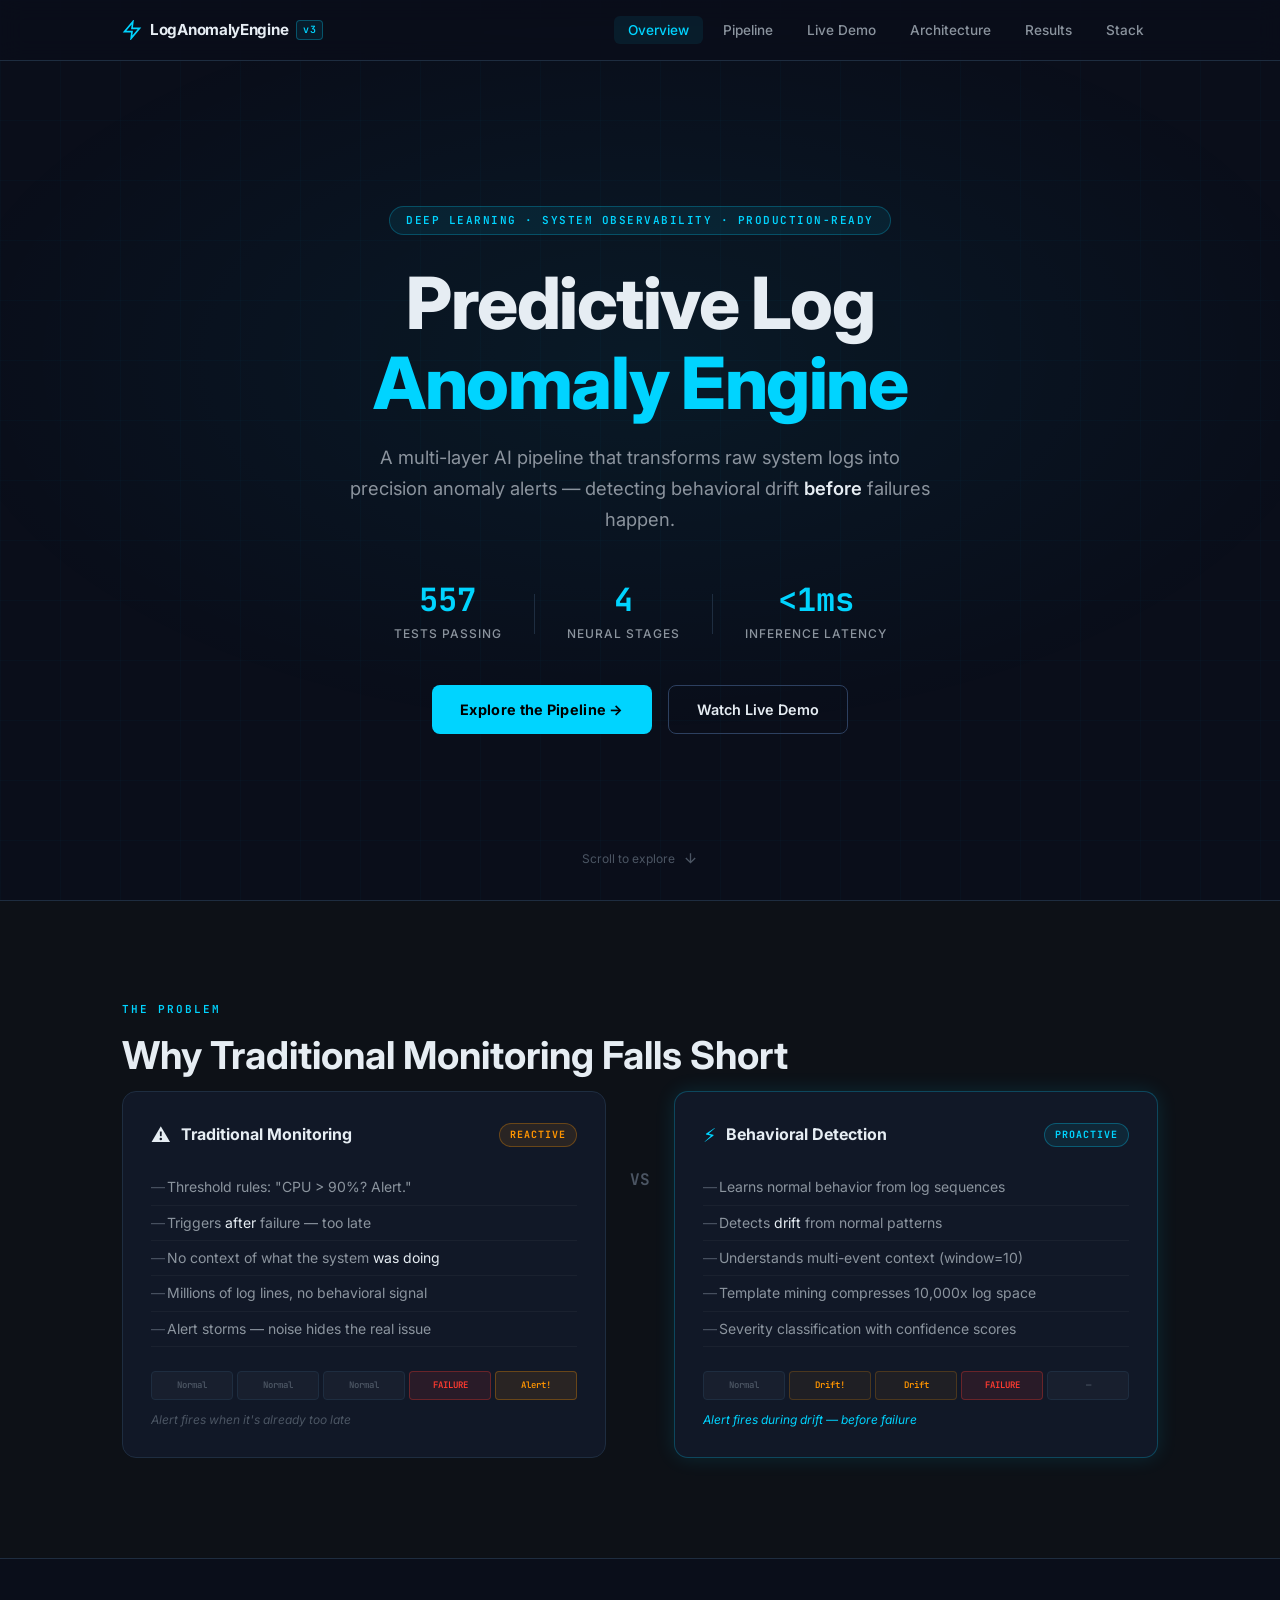
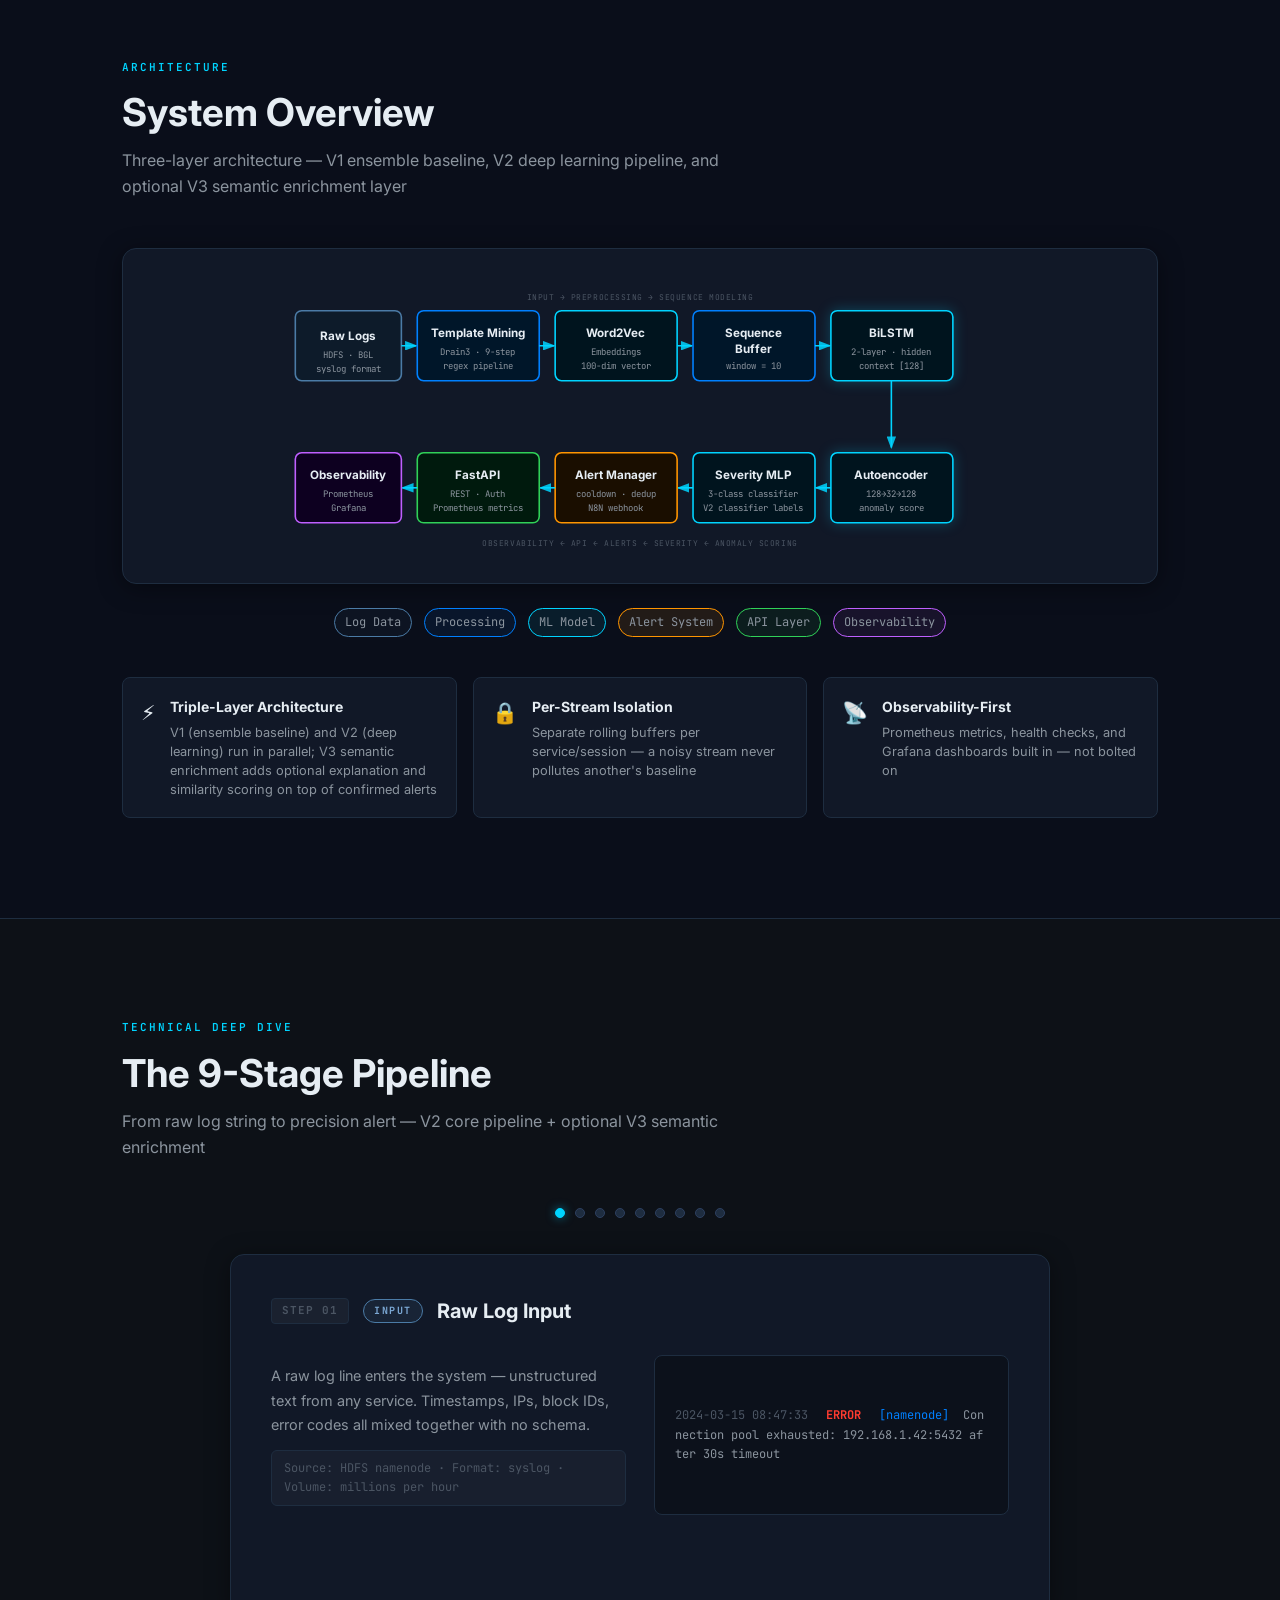
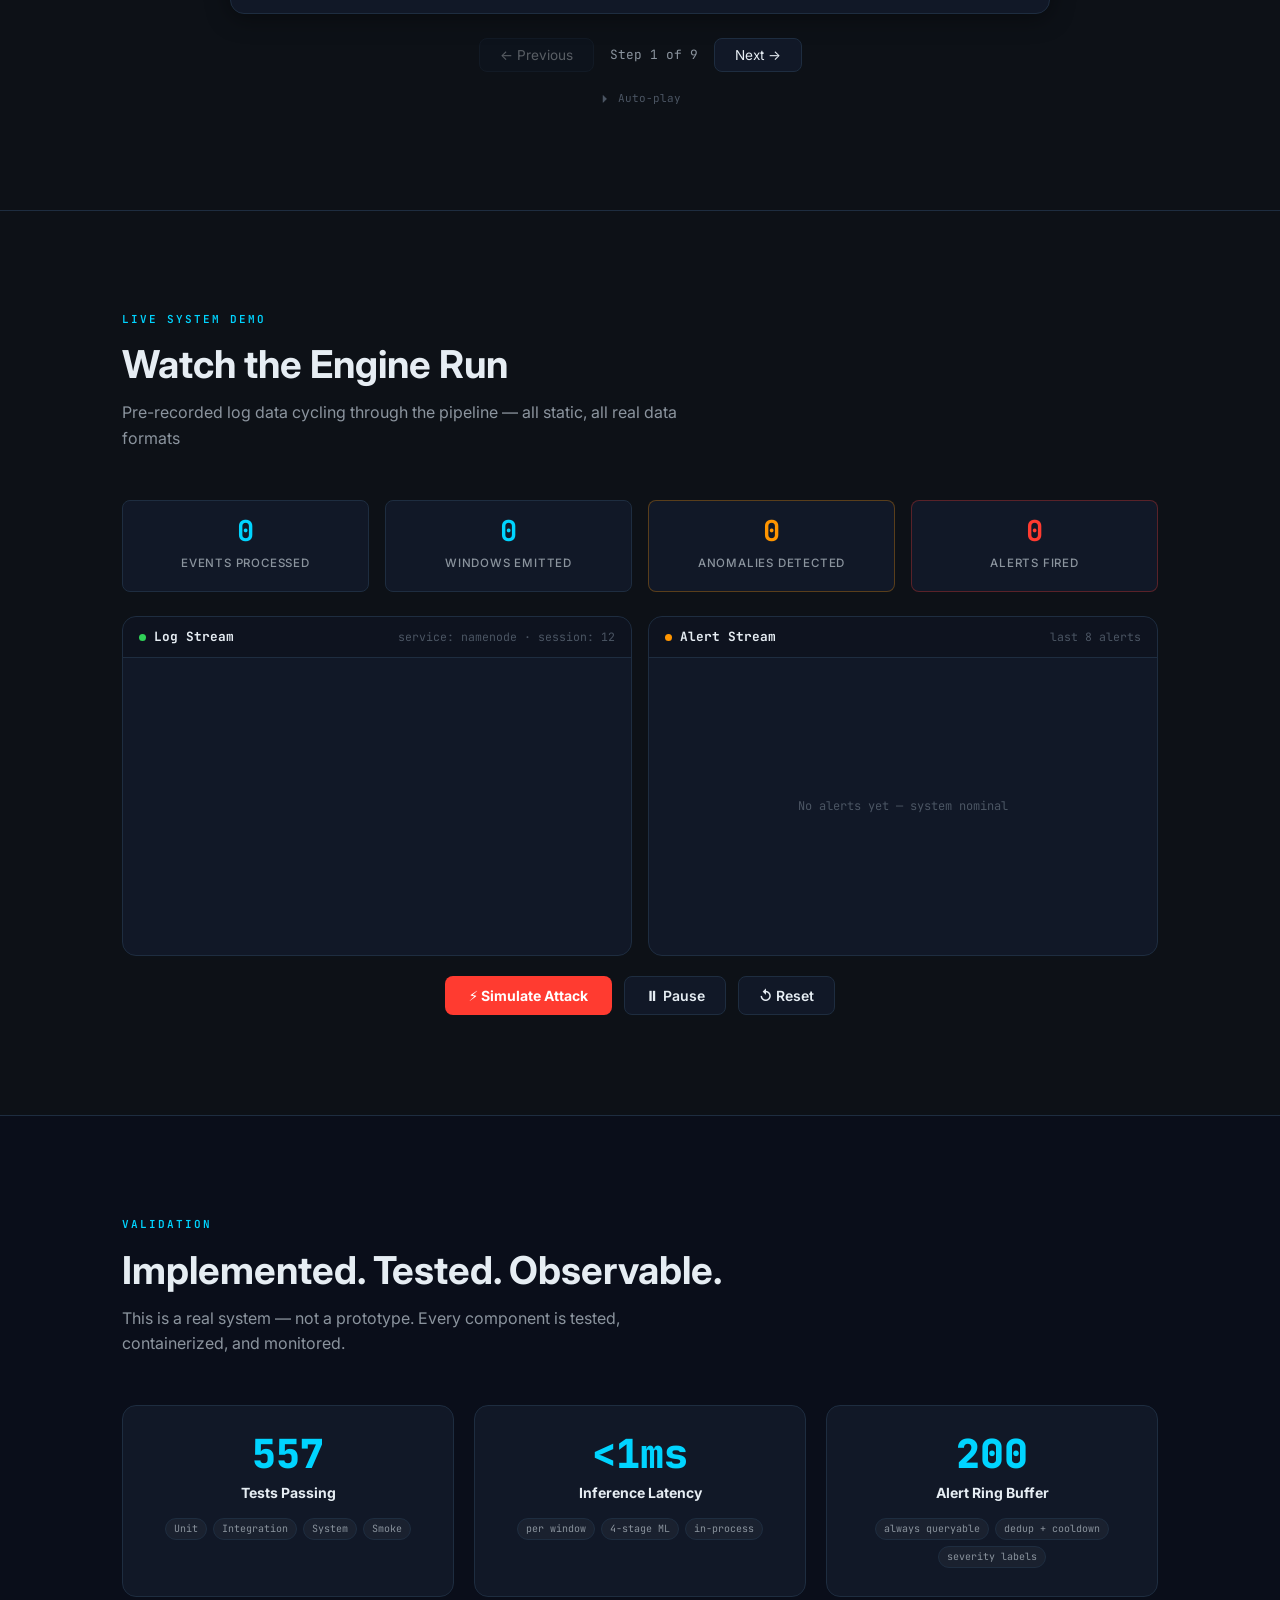
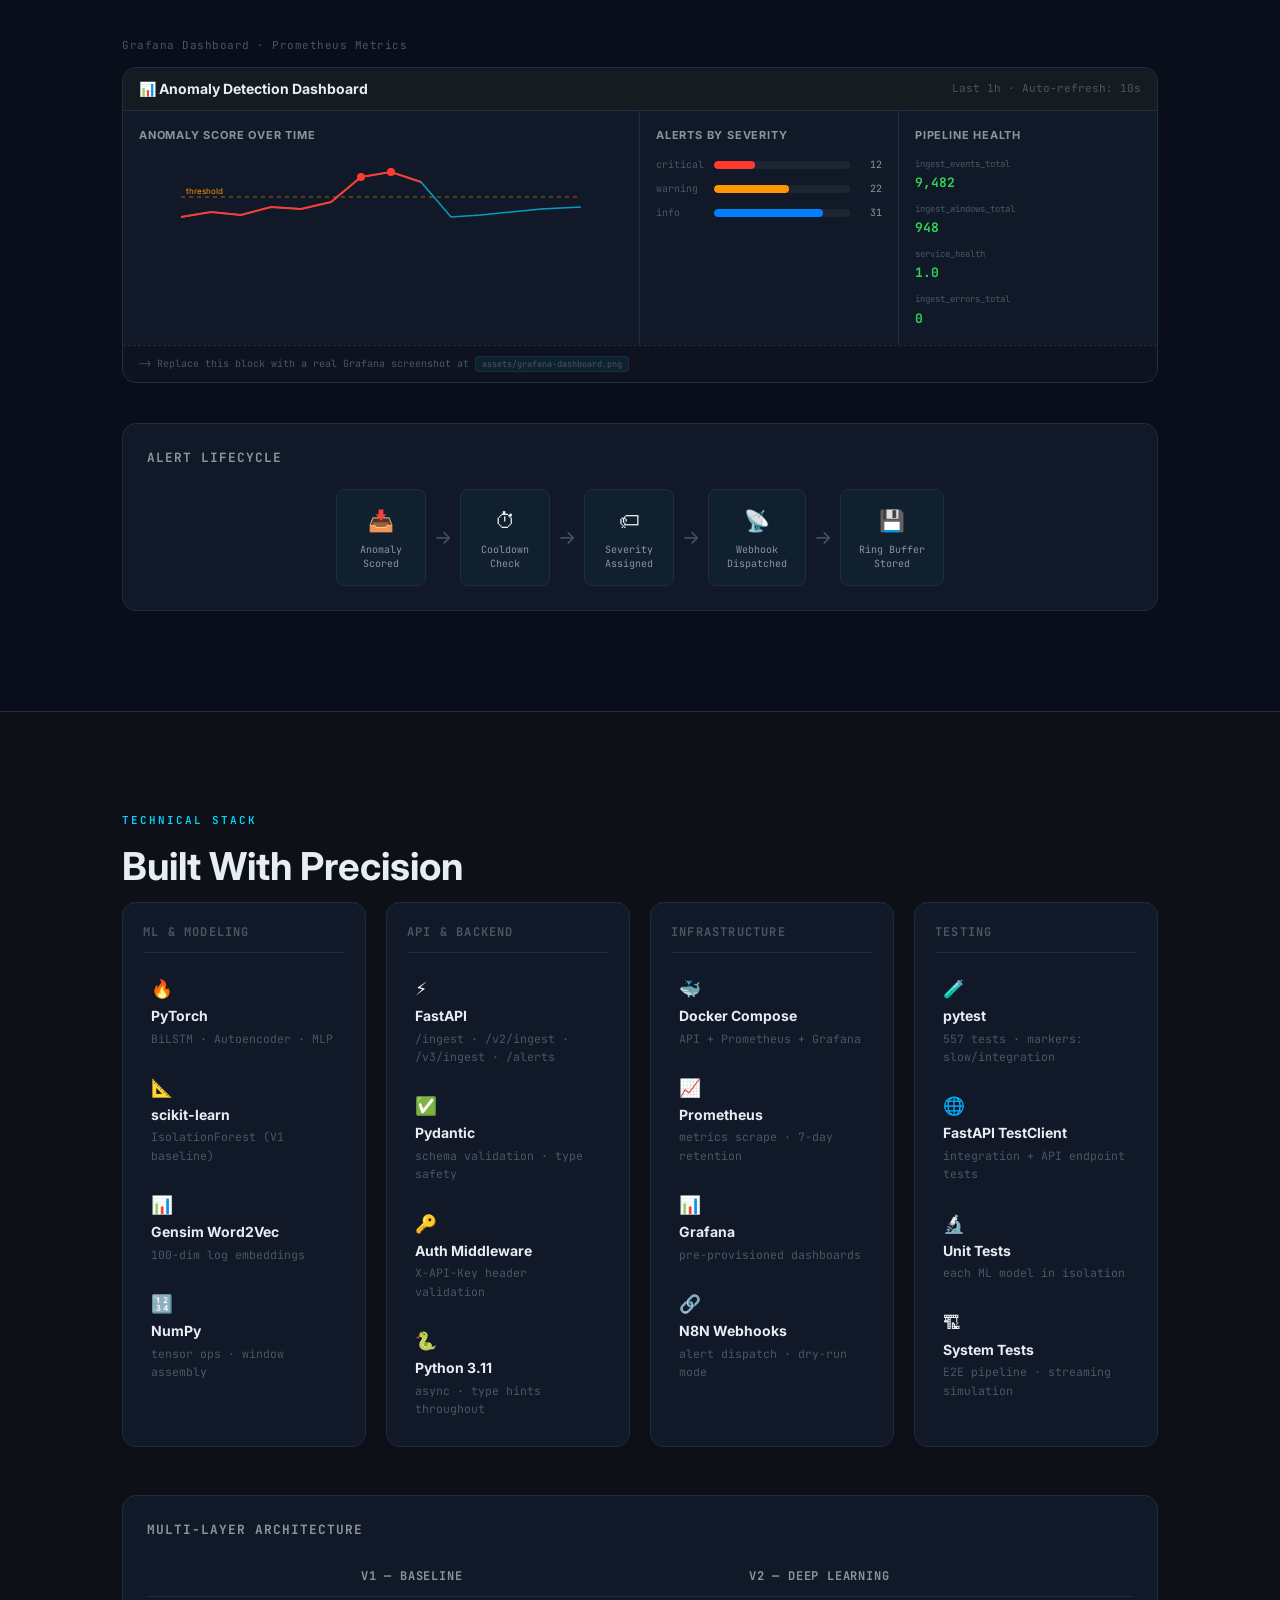
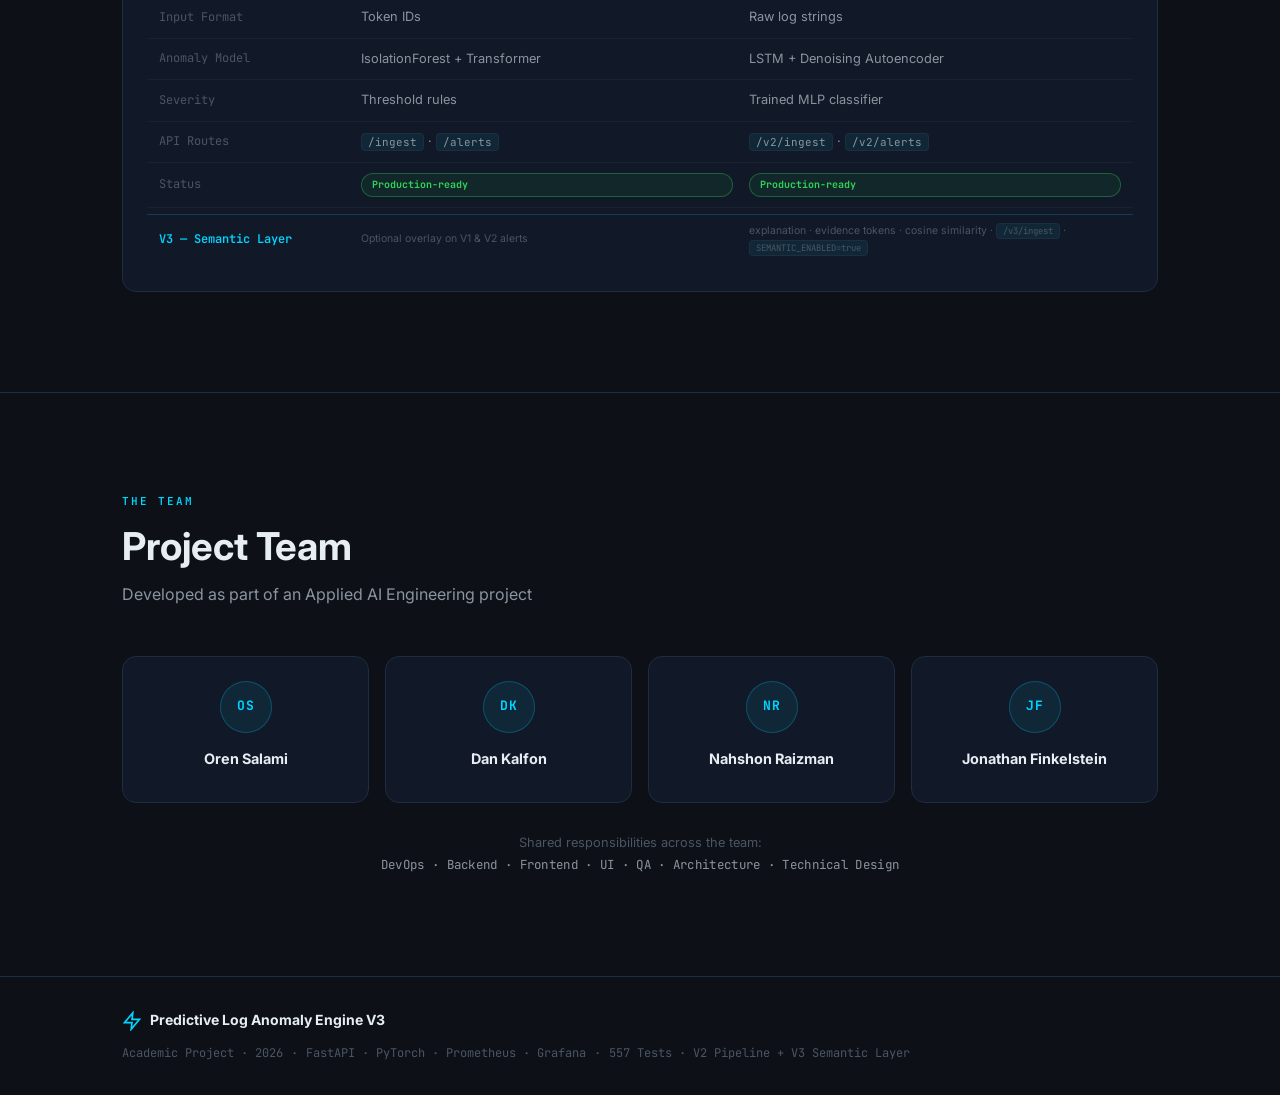
==== commit 3ebe75e8: "refactor phase 11-13" ====
--- a/static-demo/index.html
+++ b/static-demo/index.html
@@ -3,7 +3,7 @@
 <head>
   <meta charset="UTF-8" />
   <meta name="viewport" content="width=device-width, initial-scale=1.0" />
-  <title>Predictive Log Anomaly Engine V2</title>
+  <title>Predictive Log Anomaly Engine V3</title>
   <link rel="preconnect" href="https://fonts.googleapis.com" />
   <link href="https://fonts.googleapis.com/css2?family=Inter:wght@400;500;600;700&family=JetBrains+Mono:wght@400;600&display=swap" rel="stylesheet" />
   <link rel="stylesheet" href="css/styles.css" />
@@ -18,7 +18,7 @@
         <path d="M13 2L3 14h9l-1 8 10-12h-9l1-8z"/>
       </svg>
       <span class="brand-name">LogAnomalyEngine</span>
-      <span class="brand-version">v2</span>
+      <span class="brand-version">v3</span>
     </div>
     <ul class="nav-links">
       <li><a href="#hero">Overview</a></li>
@@ -41,12 +41,12 @@
       <span class="accent">Anomaly Engine</span>
     </h1>
     <p class="hero-subtitle">
-      A four-stage neural network pipeline that transforms raw system logs into<br/>
+      A multi-layer AI pipeline that transforms raw system logs into<br/>
       precision anomaly alerts — detecting behavioral drift <em>before</em> failures happen.
     </p>
     <div class="hero-counters">
       <div class="counter-item">
-        <span class="counter-val" data-target="578">0</span>
+        <span class="counter-val" data-target="557">0</span>
         <span class="counter-label">Tests Passing</span>
       </div>
       <div class="counter-divider"></div>
@@ -133,7 +133,7 @@
   <div class="container">
     <div class="section-label">Architecture</div>
     <h2 class="section-title">System Overview</h2>
-    <p class="section-subtitle">Two inference engines operating in parallel — a validated baseline and a deep learning pipeline</p>
+    <p class="section-subtitle">Three-layer architecture — V1 ensemble baseline, V2 deep learning pipeline, and optional V3 semantic enrichment layer</p>
 
     <div class="arch-wrapper">
       <svg class="arch-svg" viewBox="0 0 660 255" xmlns="http://www.w3.org/2000/svg">
@@ -207,7 +207,7 @@
         <rect x="380" y="162" width="115" height="66" rx="6" class="arch-node ml-node"/>
         <text x="437" y="187" text-anchor="middle" class="arch-label">Severity MLP</text>
         <text x="437" y="204" text-anchor="middle" class="arch-sublabel">3-class classifier</text>
-        <text x="437" y="217" text-anchor="middle" class="arch-sublabel">info/warn/critical</text>
+        <text x="437" y="217" text-anchor="middle" class="arch-sublabel">V2 classifier labels</text>
 
         <!-- Arrow N7→N8 (left) -->
         <line x1="380" y1="195" x2="366" y2="195" stroke="#00d4ff" stroke-width="1.5" marker-end="url(#ah)"/>
@@ -251,8 +251,8 @@
       <div class="callout-item">
         <span class="callout-icon">⚡</span>
         <div>
-          <strong>Dual-Engine Design</strong>
-          <p>V1 (IsolationForest) and V2 (Deep Learning) run in parallel — proven baseline vs. new frontier</p>
+          <strong>Triple-Layer Architecture</strong>
+          <p>V1 (ensemble baseline) and V2 (deep learning) run in parallel; V3 semantic enrichment adds optional explanation and similarity scoring on top of confirmed alerts</p>
         </div>
       </div>
       <div class="callout-item">
@@ -277,8 +277,8 @@
 <section id="pipeline">
   <div class="container">
     <div class="section-label">Technical Deep Dive</div>
-    <h2 class="section-title">The 8-Stage Pipeline</h2>
-    <p class="section-subtitle">From raw log string to precision alert — follow each transformation</p>
+    <h2 class="section-title">The 9-Stage Pipeline</h2>
+    <p class="section-subtitle">From raw log string to precision alert — V2 core pipeline + optional V3 semantic enrichment</p>
 
     <div class="pipeline-wrapper">
       <!-- Progress dots -->
@@ -294,7 +294,7 @@
       <!-- Controls -->
       <div class="pipeline-controls">
         <button class="btn-control" id="prev-step" disabled>← Previous</button>
-        <span class="step-counter" id="step-counter">Step 1 of 8</span>
+        <span class="step-counter" id="step-counter">Step 1 of 9</span>
         <button class="btn-control" id="next-step">Next →</button>
       </div>
 
@@ -385,7 +385,7 @@
     <div class="results-grid">
       <!-- Metric cards -->
       <div class="result-card">
-        <div class="result-val">578</div>
+        <div class="result-val">557</div>
         <div class="result-label">Tests Passing</div>
         <div class="result-breakdown">
           <span class="rb-item">Unit</span>
@@ -537,7 +537,7 @@
       <div class="stack-category">
         <div class="stack-cat-title">API & Backend</div>
         <div class="stack-items">
-          <div class="stack-item"><span class="stack-icon">⚡</span><span>FastAPI</span><span class="stack-use">/ingest · /v2/ingest · /alerts</span></div>
+          <div class="stack-item"><span class="stack-icon">⚡</span><span>FastAPI</span><span class="stack-use">/ingest · /v2/ingest · /v3/ingest · /alerts</span></div>
           <div class="stack-item"><span class="stack-icon">✅</span><span>Pydantic</span><span class="stack-use">schema validation · type safety</span></div>
           <div class="stack-item"><span class="stack-icon">🔑</span><span>Auth Middleware</span><span class="stack-use">X-API-Key header validation</span></div>
           <div class="stack-item"><span class="stack-icon">🐍</span><span>Python 3.11</span><span class="stack-use">async · type hints throughout</span></div>
@@ -555,7 +555,7 @@
       <div class="stack-category">
         <div class="stack-cat-title">Testing</div>
         <div class="stack-items">
-          <div class="stack-item"><span class="stack-icon">🧪</span><span>pytest</span><span class="stack-use">578 tests · markers: slow/integration</span></div>
+          <div class="stack-item"><span class="stack-icon">🧪</span><span>pytest</span><span class="stack-use">557 tests · markers: slow/integration</span></div>
           <div class="stack-item"><span class="stack-icon">🌐</span><span>FastAPI TestClient</span><span class="stack-use">integration + API endpoint tests</span></div>
           <div class="stack-item"><span class="stack-icon">🔬</span><span>Unit Tests</span><span class="stack-use">each ML model in isolation</span></div>
           <div class="stack-item"><span class="stack-icon">🏗</span><span>System Tests</span><span class="stack-use">E2E pipeline · streaming simulation</span></div>
@@ -565,7 +565,7 @@
 
     <!-- Dual engine comparison -->
     <div class="engine-compare">
-      <div class="compare-title">Dual-Engine Architecture</div>
+      <div class="compare-title">Multi-Layer Architecture</div>
       <div class="compare-table">
         <div class="ct-header">
           <span></span>
@@ -595,7 +595,12 @@
         <div class="ct-row">
           <span>Status</span>
           <span class="tag-green">Production-ready</span>
-          <span class="tag-blue">Training phase</span>
+          <span class="tag-green">Production-ready</span>
+        </div>
+        <div class="ct-row" style="border-top:1px solid rgba(0,212,255,0.2);margin-top:6px;padding-top:8px;">
+          <span style="color:var(--accent);font-weight:600;">V3 — Semantic Layer</span>
+          <span style="color:var(--text-dim);font-size:0.82em;">Optional overlay on V1 &amp; V2 alerts</span>
+          <span style="color:var(--text-dim);font-size:0.82em;">explanation · evidence tokens · cosine similarity · <code>/v3/ingest</code> · <code>SEMANTIC_ENABLED=true</code></span>
         </div>
       </div>
     </div>
@@ -643,14 +648,14 @@
         <svg class="brand-icon" viewBox="0 0 24 24" fill="none" stroke="currentColor" stroke-width="2" width="20" height="20">
           <path d="M13 2L3 14h9l-1 8 10-12h-9l1-8z"/>
         </svg>
-        <span>Predictive Log Anomaly Engine V2</span>
+        <span>Predictive Log Anomaly Engine V3</span>
       </div>
       <div class="footer-meta">
         <span>Academic Project · 2026</span>
         <span class="footer-sep">·</span>
         <span>FastAPI · PyTorch · Prometheus · Grafana</span>
         <span class="footer-sep">·</span>
-        <span>578 Tests · 4 Neural Stages</span>
+        <span>557 Tests · V2 Pipeline + V3 Semantic Layer</span>
       </div>
     </div>
   </div>
